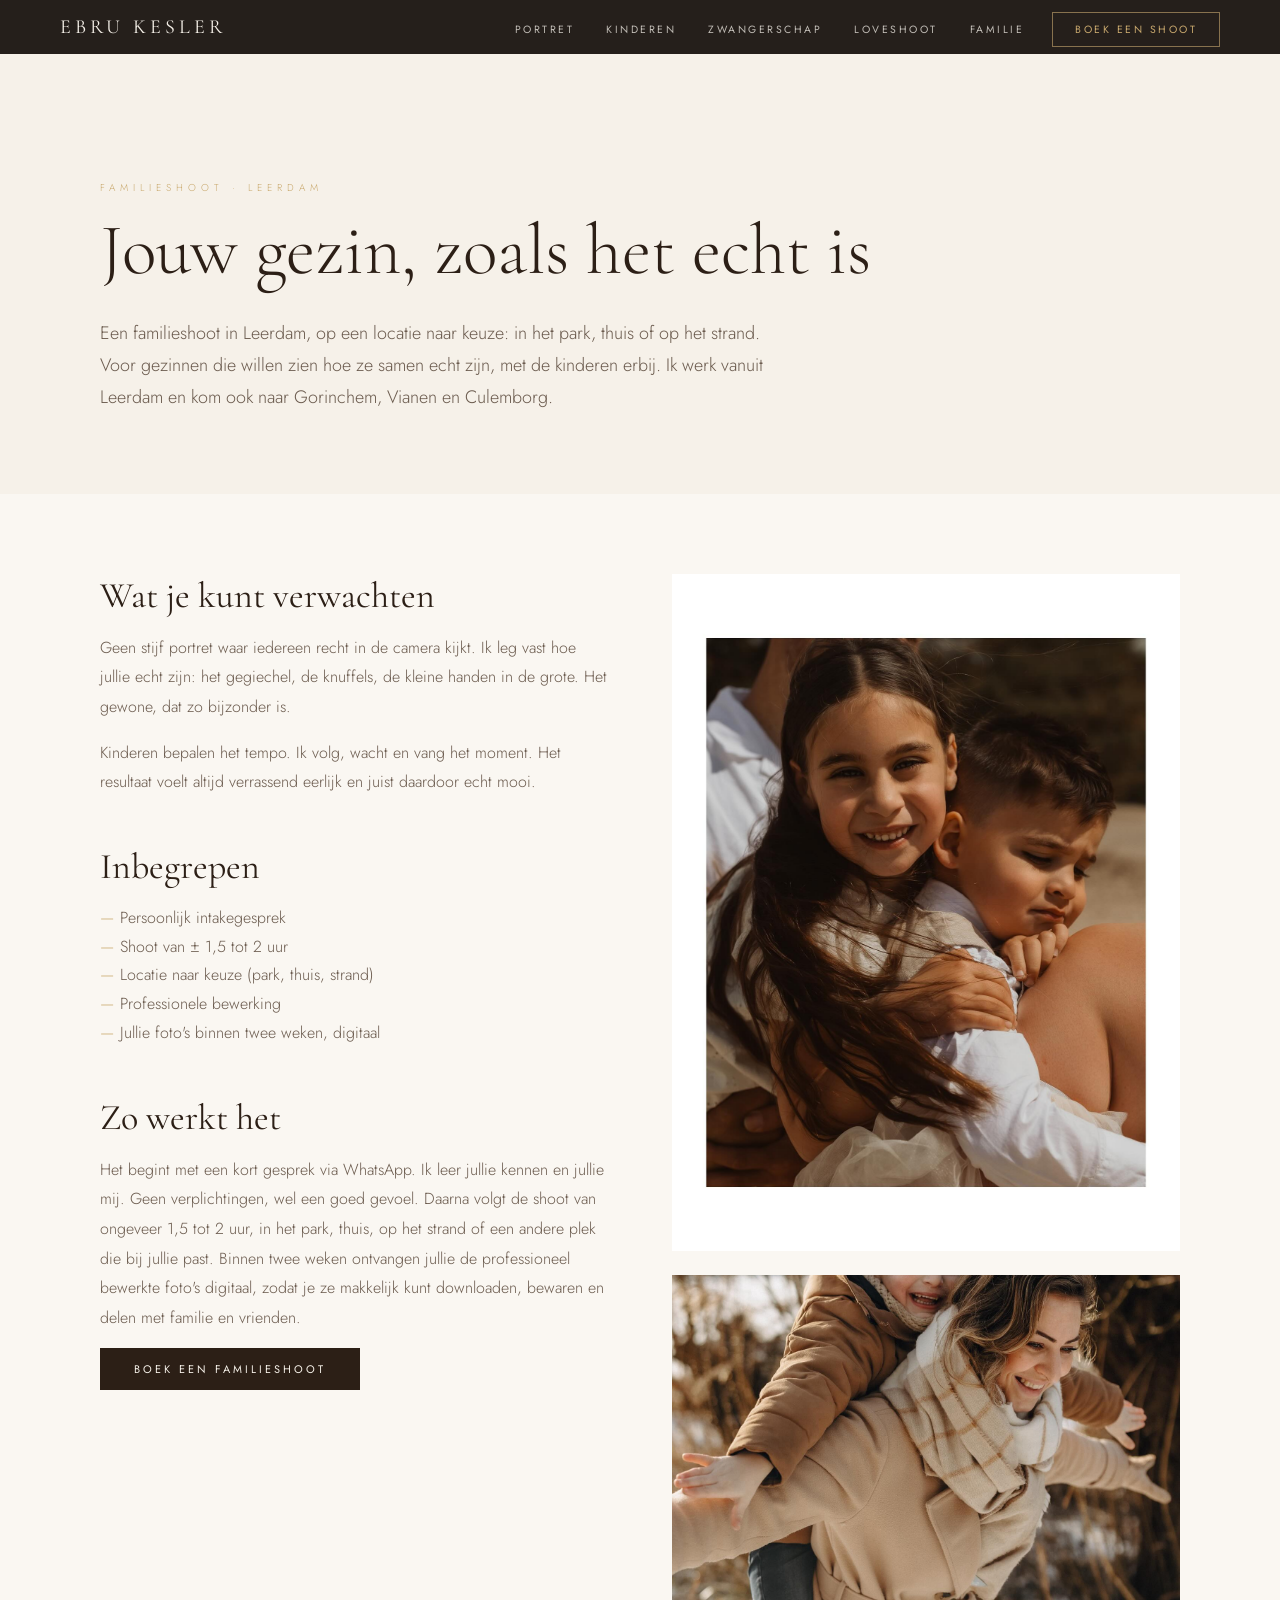
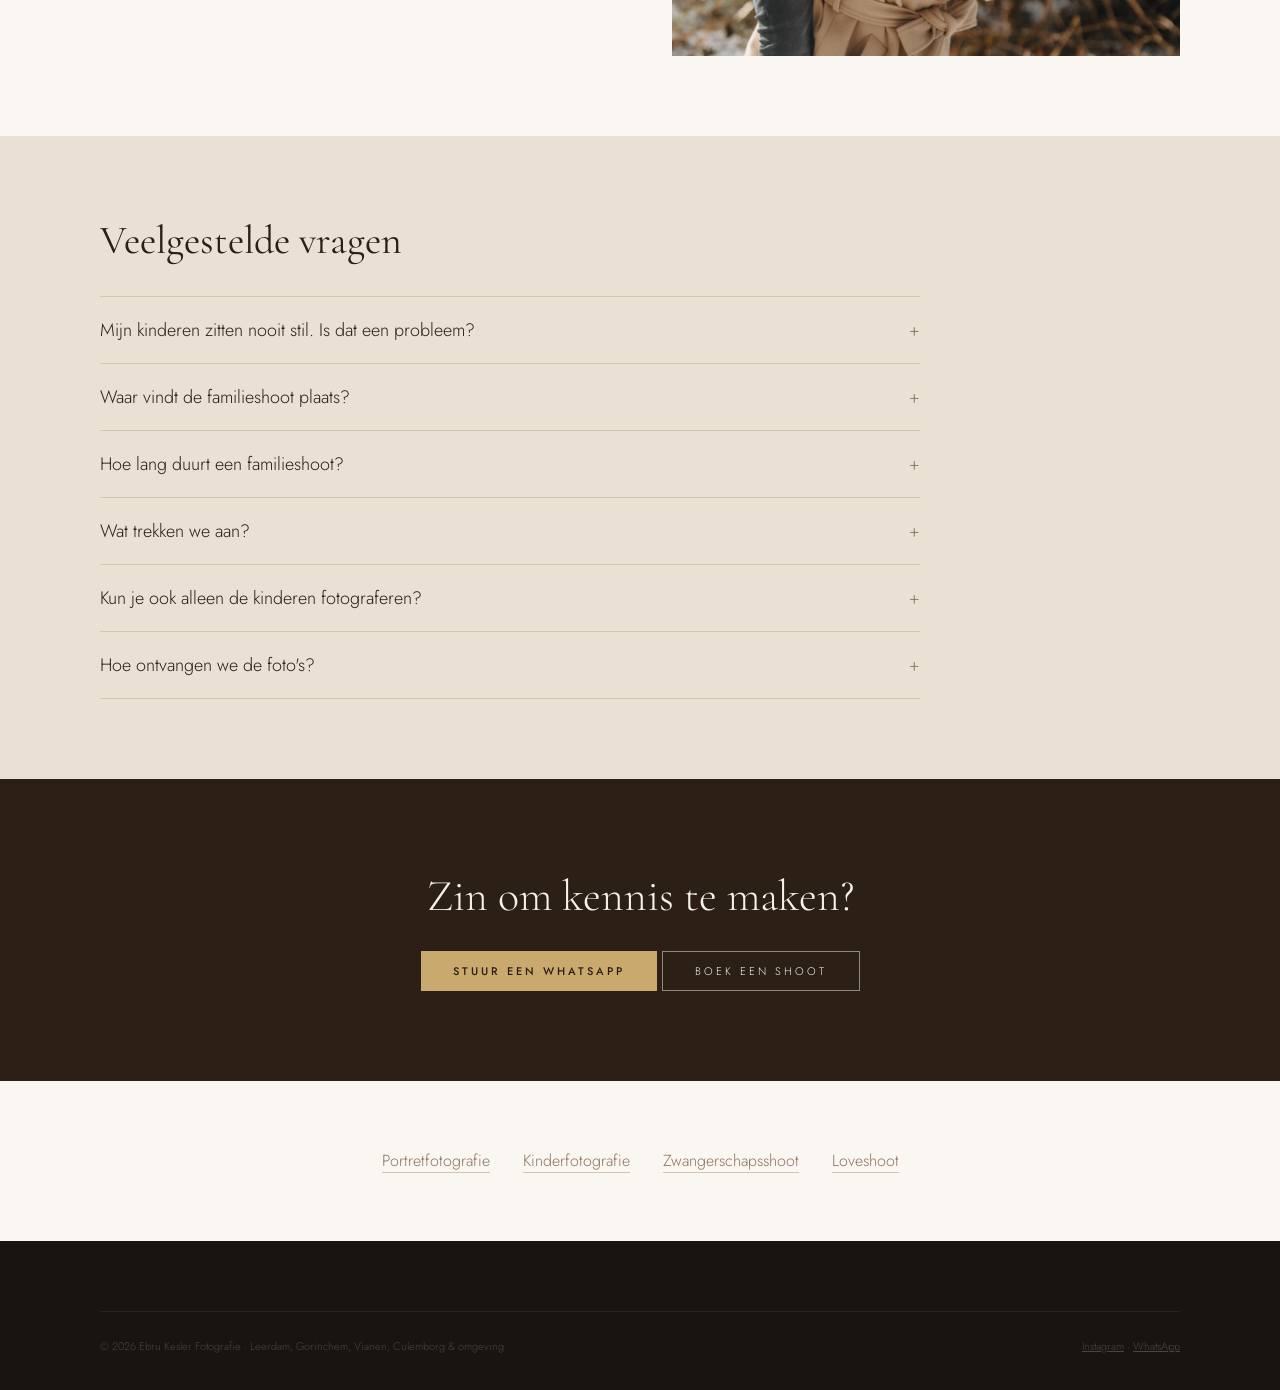
==== familieshoot/index.html @ 964f7869 "AI-vindbaarheid: dienstpagina's, metadata, schema, sitemap en lichtere foto's - Vijf dienstpagina's " ====
<!DOCTYPE html>
<html lang="nl">
<head>
<meta charset="UTF-8">
<meta name="viewport" content="width=device-width, initial-scale=1.0">
<title>Familieshoot in Leerdam | Ebru Kesler Fotografie</title>
<meta name="description" content="Familieshoot in Leerdam: in het park, thuis of op het strand. Geen stijf portret, maar jouw gezin zoals het echt is. Foto&#x27;s binnen twee weken.">
<link rel="canonical" href="https://ebrukeslerfotografie.nl/familieshoot/">
<link rel="icon" type="image/x-icon" href="/favicon.ico">
<meta property="og:type" content="website">
<meta property="og:locale" content="nl_NL">
<meta property="og:site_name" content="Ebru Kesler Fotografie">
<meta property="og:title" content="Familieshoot in Leerdam | Ebru Kesler Fotografie">
<meta property="og:description" content="Familieshoot in Leerdam: in het park, thuis of op het strand. Geen stijf portret, maar jouw gezin zoals het echt is. Foto&#x27;s binnen twee weken.">
<meta property="og:url" content="https://ebrukeslerfotografie.nl/familieshoot/">
<meta property="og:image" content="https://ebrukeslerfotografie.nl/FOTO_FAMILY.jpg">
<link rel="preconnect" href="https://fonts.googleapis.com">
<link href="https://fonts.googleapis.com/css2?family=Cormorant+Garamond:ital,wght@0,300;0,400;1,300;1,400;1,500&family=Jost:wght@300;400;500&display=swap" rel="stylesheet">
<link rel="stylesheet" href="/style.css">
<script type="application/ld+json">
[
 {
  "@context": "https://schema.org",
  "@type": "Service",
  "name": "Familieshoot in Leerdam",
  "serviceType": "Familieshoot",
  "url": "https://ebrukeslerfotografie.nl/familieshoot/",
  "description": "Familieshoot in Leerdam: in het park, thuis of op het strand. Geen stijf portret, maar jouw gezin zoals het echt is. Foto's binnen twee weken.",
  "provider": {
   "@id": "https://ebrukeslerfotografie.nl/#bedrijf",
   "@type": "ProfessionalService",
   "name": "Ebru Kesler Fotografie"
  },
  "areaServed": [
   {
    "@type": "City",
    "name": "Leerdam"
   },
   {
    "@type": "City",
    "name": "Gorinchem"
   },
   {
    "@type": "City",
    "name": "Vianen"
   },
   {
    "@type": "City",
    "name": "Culemborg"
   }
  ]
 },
 {
  "@context": "https://schema.org",
  "@type": "FAQPage",
  "mainEntity": [
   {
    "@type": "Question",
    "name": "Mijn kinderen zitten nooit stil. Is dat een probleem?",
    "acceptedAnswer": {
     "@type": "Answer",
     "text": "Nee. Kinderen bepalen het tempo. Ik volg, wacht en vang het moment, en juist daardoor worden de foto's echt."
    }
   },
   {
    "@type": "Question",
    "name": "Waar vindt de familieshoot plaats?",
    "acceptedAnswer": {
     "@type": "Answer",
     "text": "Op een locatie naar keuze: in het park, bij jullie thuis of op het strand. Ik werk vanuit Leerdam en reis graag mee voor bijzondere locaties."
    }
   },
   {
    "@type": "Question",
    "name": "Hoe lang duurt een familieshoot?",
    "acceptedAnswer": {
     "@type": "Answer",
     "text": "Ongeveer 1,5 tot 2 uur. Zo is er ruimte voor pauzes en voor de momenten die vanzelf ontstaan."
    }
   },
   {
    "@type": "Question",
    "name": "Wat trekken we aan?",
    "acceptedAnswer": {
     "@type": "Answer",
     "text": "Daar denken we samen over na tijdens de kennismaking. Elke shoot begint met een echt gesprek over jullie en jullie wensen."
    }
   },
   {
    "@type": "Question",
    "name": "Kun je ook alleen de kinderen fotograferen?",
    "acceptedAnswer": {
     "@type": "Answer",
     "text": "Ja, dat kan. Kijk dan bij kinderfotografie: tijdloze portretten van kinderen, puur en persoonlijk."
    }
   },
   {
    "@type": "Question",
    "name": "Hoe ontvangen we de foto's?",
    "acceptedAnswer": {
     "@type": "Answer",
     "text": "Binnen twee weken na de shoot ontvangen jullie de professioneel bewerkte foto's digitaal. Je kunt ze eenvoudig downloaden, bewaren en delen."
    }
   }
  ]
 }
]
</script>
</head>
<body class="js-loaded">
<nav id="nav" class="scrolled">
  <a href="/" class="nav-logo">Ebru Kesler</a>
  <ul class="nav-links">
    <li><a href="/portret/">Portret</a></li>
    <li><a href="/kinderfotografie/">Kinderen</a></li>
    <li><a href="/zwangerschapsshoot/">Zwangerschap</a></li>
    <li><a href="/loveshoot/">Loveshoot</a></li>
    <li><a href="/familieshoot/">Familie</a></li>
    <li><a href="/#contact" class="nav-cta">Boek een shoot</a></li>
  </ul>
  <div class="hamburger" id="hamburger"><span></span><span></span><span></span></div>
</nav>
<div class="mobile-menu" id="mobileMenu">
  <a href="/portret/" class="mm-link">Portret</a>
  <a href="/kinderfotografie/" class="mm-link">Kinderen</a>
  <a href="/zwangerschapsshoot/" class="mm-link">Zwangerschap</a>
  <a href="/loveshoot/" class="mm-link">Loveshoot</a>
  <a href="/familieshoot/" class="mm-link">Familie</a>
  <a href="/#contact" class="mm-link">Boek een shoot</a>
</div>
<header class="page-hero">
  <div class="container">
    <span class="lbl">Familieshoot · Leerdam</span>
    <h1>Jouw gezin, zoals het echt is</h1>
    <p class="page-intro">Een familieshoot in Leerdam, op een locatie naar keuze: in het park, thuis of op het strand. Voor gezinnen die willen zien hoe ze samen echt zijn, met de kinderen erbij. Ik werk vanuit Leerdam en kom ook naar Gorinchem, Vianen en Culemborg.</p>
  </div>
</header>
<section class="page-body">
  <div class="container page-grid">
    <div>
<h2>Wat je kunt verwachten</h2>
<p>Geen stijf portret waar iedereen recht in de camera kijkt. Ik leg vast hoe jullie echt zijn: het gegiechel, de knuffels, de kleine handen in de grote. Het gewone, dat zo bijzonder is.</p>
<p>Kinderen bepalen het tempo. Ik volg, wacht en vang het moment. Het resultaat voelt altijd verrassend eerlijk en juist daardoor echt mooi.</p>
<h2>Inbegrepen</h2>
<ul><li>Persoonlijk intakegesprek</li><li>Shoot van ± 1,5 tot 2 uur</li><li>Locatie naar keuze (park, thuis, strand)</li><li>Professionele bewerking</li><li>Jullie foto's binnen twee weken, digitaal</li></ul>
<h2>Zo werkt het</h2>
<p>Het begint met een kort gesprek via WhatsApp. Ik leer jullie kennen en jullie mij. Geen verplichtingen, wel een goed gevoel. Daarna volgt de shoot van ongeveer 1,5 tot 2 uur, in het park, thuis, op het strand of een andere plek die bij jullie past. Binnen twee weken ontvangen jullie de professioneel bewerkte foto's digitaal, zodat je ze makkelijk kunt downloaden, bewaren en delen met familie en vrienden.</p>
      <a href="/#contact" class="btn-d">Boek een familieshoot</a>
    </div>
    <div>
<img class="page-photo" src="/FOTO_FAMILY.jpg" alt="Familieshoot – Ebru Kesler Fotografie, Leerdam" loading="lazy">
<img class="page-photo-sub" src="/FOTO_FAMILY_5.jpg" alt="Familieshoot – Ebru Kesler Fotografie, Leerdam" loading="lazy">
    </div>
  </div>
</section>
<section class="faq">
  <div class="container">
    <h2>Veelgestelde vragen</h2>
<details><summary>Mijn kinderen zitten nooit stil. Is dat een probleem?</summary><p>Nee. Kinderen bepalen het tempo. Ik volg, wacht en vang het moment, en juist daardoor worden de foto's echt.</p></details>
<details><summary>Waar vindt de familieshoot plaats?</summary><p>Op een locatie naar keuze: in het park, bij jullie thuis of op het strand. Ik werk vanuit Leerdam en reis graag mee voor bijzondere locaties.</p></details>
<details><summary>Hoe lang duurt een familieshoot?</summary><p>Ongeveer 1,5 tot 2 uur. Zo is er ruimte voor pauzes en voor de momenten die vanzelf ontstaan.</p></details>
<details><summary>Wat trekken we aan?</summary><p>Daar denken we samen over na tijdens de kennismaking. Elke shoot begint met een echt gesprek over jullie en jullie wensen.</p></details>
<details><summary>Kun je ook alleen de kinderen fotograferen?</summary><p>Ja, dat kan. Kijk dan bij kinderfotografie: tijdloze portretten van kinderen, puur en persoonlijk.</p></details>
<details><summary>Hoe ontvangen we de foto's?</summary><p>Binnen twee weken na de shoot ontvangen jullie de professioneel bewerkte foto's digitaal. Je kunt ze eenvoudig downloaden, bewaren en delen.</p></details>
  </div>
</section>
<section class="page-cta">
  <div class="container">
    <h2>Zin om kennis te maken?</h2>
    <a href="https://wa.me/31683533723" class="btn-g">Stuur een WhatsApp</a>
    <a href="/#contact" class="btn-o">Boek een shoot</a>
  </div>
</section>
<section class="other-services">
  <div class="container"><a href="/portret/">Portretfotografie</a> <a href="/kinderfotografie/">Kinderfotografie</a> <a href="/zwangerschapsshoot/">Zwangerschapsshoot</a> <a href="/loveshoot/">Loveshoot</a></div>
</section>
<footer>
  <div class="container">
    <div class="footer-bottom">
      <span>© 2026 Ebru Kesler Fotografie · Leerdam, Gorinchem, Vianen, Culemborg &amp; omgeving</span>
      <span><a href="https://www.instagram.com/ebrukeslerfotografie/" style="color:inherit">Instagram</a> · <a href="https://wa.me/31683533723" style="color:inherit">WhatsApp</a></span>
    </div>
  </div>
</footer>
<script>
const h=document.getElementById('hamburger'),m=document.getElementById('mobileMenu');
h.addEventListener('click',()=>m.classList.toggle('open'));
</script>
</body>
</html>
---- style.css ----
:root {
  --cream:      #F6F1E9;
  --warm-white: #FAF7F2;
  --beige:      #EAE0D3;
  --sand:       #D4C4B0;
  --mocha:      #8C7260;
  --dark-brown: #2C1F16;
  --soft-black: #1A1410;
  --gold:       #C9A96E;
  --text:       #6B5B4E;
}
*{margin:0;padding:0;box-sizing:border-box;}
html{scroll-behavior:smooth;}
body{font-family:'Jost',sans-serif;background:var(--warm-white);color:var(--soft-black);font-weight:300;overflow-x:hidden;}

/* ─── PHOTO PLACEHOLDERS ─── */
.ph{position:relative;overflow:hidden;display:block;}
.ph::before{content:'';position:absolute;inset:0;z-index:1;}
.ph-hero{background:linear-gradient(135deg,#3d2b1f 0%,#7a5c48 35%,#c4a882 65%,#8c6a50 100%);}
.ph-hero::before{background:radial-gradient(ellipse at 40% 35%,rgba(255,235,210,.18) 0%,transparent 60%),radial-gradient(ellipse at 70% 70%,rgba(100,70,50,.3) 0%,transparent 55%);}
/* Simulated face/figure with CSS */
.ph-figure{position:absolute;z-index:2;}

.ph-portret-main{background:linear-gradient(160deg,#4a3628 0%,#8c6a50 40%,#c4a882 70%,#6b4f3a 100%);}
.ph-portret-main::before{background:radial-gradient(ellipse at 45% 30%,rgba(240,210,175,.22) 0%,transparent 50%);}
.ph-portret-accent{background:linear-gradient(200deg,#6b4f3a 0%,#b08060 50%,#d4b896 100%);}

.ph-zwanger{background:linear-gradient(145deg,#e8ddd0 0%,#c4a882 40%,#8c6a50 100%);}
.ph-zwanger::before{background:radial-gradient(ellipse at 50% 45%,rgba(255,245,235,.25) 0%,transparent 55%);}
.ph-love{background:linear-gradient(150deg,#5c3d2e 0%,#9e7a5c 45%,#d4b896 80%,#7a5840 100%);}
.ph-love::before{background:radial-gradient(ellipse at 35% 40%,rgba(255,230,200,.2) 0%,transparent 50%),radial-gradient(ellipse at 65% 55%,rgba(180,130,100,.25) 0%,transparent 45%);}
.ph-familie{background:linear-gradient(155deg,#3a2a1e 0%,#7a5c40 30%,#c0967a 60%,#e8d0b8 100%);}
.ph-familie::before{background:radial-gradient(ellipse at 30% 35%,rgba(255,235,210,.18) 0%,transparent 45%),radial-gradient(ellipse at 60% 50%,rgba(200,160,120,.2) 0%,transparent 40%),radial-gradient(ellipse at 75% 65%,rgba(230,200,170,.15) 0%,transparent 35%);}

.ph-p1{background:linear-gradient(170deg,#5a3e2c 0%,#a07856 45%,#d8bfa0 100%);}
.ph-p2{background:linear-gradient(140deg,#3e2c1e 0%,#7a5c3e 40%,#c4a078 75%,#8c6848 100%);}
.ph-p3{background:linear-gradient(155deg,#d4c4b0 0%,#a88060 40%,#6a4a32 100%);}
.ph-p4{background:linear-gradient(165deg,#5c4434 0%,#9c7a5c 50%,#c8a888 100%);}
.ph-p5{background:linear-gradient(145deg,#4a3628 0%,#8c6a50 45%,#d4b090 80%,#6b4f3a 100%);}
.ph-p6{background:linear-gradient(175deg,#e0d0be 0%,#b89070 40%,#5c4030 100%);}

/* grain overlay */
.ph::after{content:'';position:absolute;inset:0;z-index:3;opacity:.06;
  background-image:url("data:image/svg+xml,%3Csvg xmlns='http://www.w3.org/2000/svg' width='300' height='300'%3E%3Cfilter id='n'%3E%3CfeTurbulence type='fractalNoise' baseFrequency='0.9' numOctaves='4' stitchTiles='stitch'/%3E%3C/filter%3E%3Crect width='300' height='300' filter='url(%23n)' opacity='1'/%3E%3C/svg%3E");
  background-size:200px 200px;pointer-events:none;}

/* ─── NAV ─── */
nav{position:fixed;top:0;left:0;right:0;z-index:200;padding:26px 60px;display:flex;justify-content:space-between;align-items:center;background:linear-gradient(to bottom,rgba(26,20,16,.7) 0%,transparent 100%);transition:background .4s,padding .3s;}
nav.scrolled{background:rgba(26,20,16,.95);padding:15px 60px;}
.nav-logo{font-family:'Cormorant Garamond',serif;font-size:20px;font-weight:400;letter-spacing:4px;color:var(--cream);text-transform:uppercase;text-decoration:none;}
.nav-links{display:flex;gap:0;list-style:none;}
.nav-links a{font-size:10.5px;font-weight:400;letter-spacing:2.5px;text-transform:uppercase;color:rgba(246,241,233,.75);text-decoration:none;padding:8px 16px;transition:color .3s;position:relative;}
.nav-links a:hover{color:var(--gold);}
.nav-cta{margin-left:12px;border:1px solid rgba(201,169,110,.6);color:var(--gold)!important;padding:9px 22px!important;}
.nav-cta:hover{background:var(--gold);color:var(--dark-brown)!important;}

/* hamburger */
.hamburger{display:none;flex-direction:column;gap:5px;cursor:pointer;padding:4px;}
.hamburger span{width:24px;height:1px;background:var(--cream);display:block;transition:all .3s;}
.mobile-menu{display:none;position:fixed;inset:0;background:var(--soft-black);z-index:190;flex-direction:column;align-items:center;justify-content:center;gap:32px;}
.mobile-menu.open{display:flex;}
.mobile-menu a{font-family:'Cormorant Garamond',serif;font-size:32px;font-style:italic;color:var(--cream);text-decoration:none;letter-spacing:2px;}
.mobile-menu a:hover{color:var(--gold);}

/* ─── SHARED ─── */
.container{max-width:1200px;margin:0 auto;padding:0 60px;}
.lbl{font-size:10px;letter-spacing:5px;text-transform:uppercase;color:var(--gold);display:block;margin-bottom:14px;}
.ttl{font-family:'Cormorant Garamond',serif;font-size:clamp(36px,4.5vw,56px);font-weight:300;line-height:1.1;color:var(--dark-brown);}
.ttl em{font-style:italic;}
.ttl-light{color:var(--cream);}
.reveal{opacity:1;transform:translateY(0);transition:opacity .9s ease,transform .9s ease;}.js-loaded .reveal{opacity:0;transform:translateY(28px);}
.reveal.visible{opacity:1;transform:translateY(0);}
.btn-d{display:inline-block;padding:13px 34px;background:var(--dark-brown);color:var(--cream);font-size:11px;font-weight:400;letter-spacing:3px;text-transform:uppercase;text-decoration:none;transition:all .3s;}
.btn-d:hover{background:var(--mocha);transform:translateY(-2px);}
.btn-g{display:inline-block;padding:12px 32px;background:var(--gold);color:var(--dark-brown);font-size:11px;font-weight:500;letter-spacing:3px;text-transform:uppercase;text-decoration:none;transition:all .3s;}
.btn-g:hover{background:var(--cream);transform:translateY(-2px);}
.btn-o{display:inline-block;padding:11px 32px;border:1px solid rgba(246,241,233,.5);color:var(--cream);font-size:11px;font-weight:300;letter-spacing:3px;text-transform:uppercase;text-decoration:none;transition:all .3s;}
.btn-o:hover{border-color:var(--gold);color:var(--gold);transform:translateY(-2px);}
.btn-ghost{display:inline-block;padding:10px 22px;border:1px solid rgba(246,241,233,.4);color:var(--cream);font-size:10px;font-weight:400;letter-spacing:2.5px;text-transform:uppercase;text-decoration:none;transition:all .3s;width:fit-content;}
.btn-ghost:hover{background:var(--gold);border-color:var(--gold);color:var(--dark-brown);}

/* ─── HERO ─── */
.hero{position:relative;height:100vh;min-height:680px;display:flex;align-items:center;justify-content:center;overflow:hidden;}
.hero-bg.ph{position:absolute;inset:0;transform:scale(1.08);animation:zoom 14s ease-out forwards;}
@keyframes zoom{from{transform:scale(1.08);}to{transform:scale(1);}}
/* Illustrated figure hint */
.hero-person{position:absolute;z-index:2;bottom:0;left:50%;transform:translateX(-20%);width:340px;height:75%;background:radial-gradient(ellipse at 50% 25%,rgba(220,185,150,.15) 0%,transparent 45%);pointer-events:none;}
.hero-vignette{position:absolute;inset:0;z-index:4;background:radial-gradient(ellipse at center,transparent 30%,rgba(26,20,16,.55) 100%);}
.hero-content{position:relative;z-index:5;text-align:center;color:var(--cream);padding:0 24px;animation:up 1.2s ease .2s both;}
@keyframes up{from{opacity:0;transform:translateY(32px);}to{opacity:1;transform:translateY(0);}}
.hero-eyebrow{font-size:10px;letter-spacing:5px;text-transform:uppercase;color:var(--gold);margin-bottom:22px;opacity:0;animation:up 1s ease .8s both;}
.hero-title{font-family:'Cormorant Garamond',serif;font-size:clamp(58px,10vw,108px);font-weight:300;line-height:1.0;margin-bottom:20px;}
.hero-title em{font-style:italic;}
.hero-sub{font-family:'Cormorant Garamond',serif;font-size:clamp(17px,2.2vw,24px);font-style:italic;color:rgba(246,241,233,.75);margin-bottom:20px;opacity:0;animation:up 1s ease 1s both;}
.hero-tags{display:flex;gap:10px;justify-content:center;flex-wrap:wrap;margin-bottom:50px;opacity:0;animation:up 1s ease 1.2s both;}
.hero-tag{font-size:9.5px;letter-spacing:2.5px;text-transform:uppercase;color:rgba(201,169,110,.8);padding:5px 14px;border:1px solid rgba(201,169,110,.25);}
.hero-btns{display:flex;gap:16px;justify-content:center;flex-wrap:wrap;opacity:0;animation:up 1s ease 1.5s both;}
.scroll-indicator{position:absolute;bottom:36px;left:50%;transform:translateX(-50%);z-index:5;display:flex;flex-direction:column;align-items:center;gap:10px;color:rgba(246,241,233,.4);font-size:9px;letter-spacing:3px;text-transform:uppercase;opacity:0;animation:up 1s ease 2.2s both;}
.scroll-line{width:1px;height:46px;background:linear-gradient(to bottom,var(--gold),transparent);animation:pulse 2.4s ease infinite;}
@keyframes pulse{0%,100%{opacity:.3;}50%{opacity:1;}}

/* ─── PORTRET SPOTLIGHT ─── */
.portret{padding:130px 0;background:var(--warm-white);overflow:hidden;}
.portret-inner{display:grid;grid-template-columns:1fr 1fr;gap:90px;align-items:center;}
.portret-imgs{position:relative;height:580px;}
.portret-main.ph{position:absolute;top:0;left:0;width:72%;height:88%;}
.portret-accent.ph{position:absolute;bottom:0;right:0;width:50%;height:50%;outline:6px solid var(--warm-white);}
.portret-badge{position:absolute;top:50%;left:58%;transform:translate(-50%,-50%);width:108px;height:108px;background:var(--dark-brown);border-radius:50%;display:flex;flex-direction:column;align-items:center;justify-content:center;text-align:center;color:var(--gold);font-family:'Cormorant Garamond',serif;font-size:13px;font-style:italic;line-height:1.4;z-index:10;padding:10px;}
.portret-intro{font-family:'Cormorant Garamond',serif;font-size:21px;font-style:italic;color:var(--mocha);margin:24px 0 18px;line-height:1.6;padding-left:20px;border-left:2px solid var(--gold);}
.portret-body{font-size:14.5px;line-height:1.95;color:var(--text);margin-bottom:16px;}
.portret-list{list-style:none;margin:22px 0 34px;}
.portret-list li{font-size:13px;color:var(--text);padding:8px 0;border-bottom:1px solid var(--beige);display:flex;align-items:center;gap:14px;}
.portret-list li::before{content:'';width:20px;height:1px;background:var(--gold);flex-shrink:0;}

/* ─── DIENSTEN SECTIE HEADER ─── */
.services-intro{padding:60px 0 0;background:var(--warm-white);}
.services-intro-inner{text-align:center;max-width:600px;margin:0 auto;}

/* ─── DIENST: ZWANGERSCHAP ─── */
.dienst{padding:80px 0;}
.dienst:nth-child(even){background:var(--cream);}
.dienst:nth-child(odd){background:var(--warm-white);}
.dienst-inner{display:grid;grid-template-columns:1fr 1fr;gap:80px;align-items:center;}
.dienst-inner.reverse{direction:rtl;}
.dienst-inner.reverse > *{direction:ltr;}
.dienst-img-wrap{position:relative;padding-bottom:40px;padding-right:40px;}.dienst-inner.reverse .dienst-img-wrap{padding-right:0;padding-left:40px;}
.dienst-img.ph{width:100%;aspect-ratio:3/4;}
.dienst-img-sub.ph{position:absolute;bottom:-30px;right:-30px;width:45%;aspect-ratio:1/1;outline:6px solid var(--cream);}
.dienst-inner.reverse .dienst-img-sub{right:auto;left:-30px;}
.dienst-num{font-family:'Cormorant Garamond',serif;font-size:80px;font-style:italic;color:var(--beige);line-height:1;margin-bottom:-20px;display:block;}
.dienst-title{font-family:'Cormorant Garamond',serif;font-size:clamp(32px,4vw,48px);font-weight:300;color:var(--dark-brown);line-height:1.1;margin:10px 0 18px;}
.dienst-title em{font-style:italic;}
.dienst-desc{font-size:14.5px;line-height:1.95;color:var(--text);margin-bottom:18px;}
.dienst-includes{margin:22px 0 30px;}
.dienst-includes h4{font-size:10px;letter-spacing:3.5px;text-transform:uppercase;color:var(--gold);margin-bottom:14px;}
.dienst-includes ul{list-style:none;}
.dienst-includes li{font-size:13px;color:var(--text);padding:7px 0;border-bottom:1px solid var(--beige);display:flex;align-items:center;gap:12px;}
.dienst-includes li::before{content:'';width:16px;height:1px;background:var(--sand);flex-shrink:0;}

/* ─── PORTFOLIO ─── */
.portfolio{padding:120px 0;background:var(--dark-brown);}
.portfolio-header{display:flex;justify-content:space-between;align-items:flex-end;margin-bottom:50px;}
.portfolio-filters{display:flex;gap:8px;flex-wrap:wrap;margin-bottom:42px;}
.pf-btn{font-size:10px;letter-spacing:2.5px;text-transform:uppercase;padding:8px 20px;border:1px solid rgba(246,241,233,.2);color:rgba(246,241,233,.5);background:none;cursor:pointer;transition:all .3s;}
.pf-btn:hover,.pf-btn.active{border-color:var(--gold);color:var(--gold);}
.portfolio-grid{display:grid;grid-template-columns:repeat(3,1fr);gap:6px;margin-bottom:48px;}
.pg{overflow:hidden;cursor:pointer;position:relative;aspect-ratio:3/4;}
.pg.ph{display:block;}
.pg::before{transition:opacity .5s;}
.pg:hover::before{opacity:.7!important;}
.portfolio-footer{text-align:center;}
.btn-g-outline{display:inline-block;padding:13px 36px;border:1px solid var(--gold);color:var(--gold);font-size:11px;font-weight:400;letter-spacing:3px;text-transform:uppercase;text-decoration:none;transition:all .3s;}
.btn-g-outline:hover{background:var(--gold);color:var(--dark-brown);}

/* ─── OVER EBRU ─── */
.about{padding:130px 0;background:var(--cream);overflow:hidden;}
.about-inner{display:grid;grid-template-columns:1fr 1fr;gap:90px;align-items:center;}
.about-img-wrap{position:relative;}
.about-img.ph{width:100%;aspect-ratio:4/5;}
.about-frame{position:absolute;top:-18px;right:-18px;bottom:18px;left:18px;border:1px solid var(--sand);z-index:-1;}
.about-pull{font-family:'Cormorant Garamond',serif;font-size:clamp(20px,2.5vw,28px);font-style:italic;color:var(--dark-brown);margin:22px 0 18px;padding-left:22px;border-left:2px solid var(--gold);line-height:1.55;}
.about-body{font-size:14.5px;line-height:1.95;color:var(--text);margin-bottom:16px;}

/* ─── WAAROM ─── */
.why{padding:110px 0;background:var(--soft-black);}
.why-header{text-align:center;margin-bottom:80px;}
.why-grid{display:grid;grid-template-columns:repeat(4,1fr);gap:0;}
.why-item{padding:44px 32px;border-right:1px solid rgba(246,241,233,.07);text-align:center;}
.why-item:last-child{border:none;}
.why-num{font-family:'Cormorant Garamond',serif;font-size:68px;font-style:italic;color:var(--gold);opacity:.2;line-height:1;margin-bottom:16px;display:block;}
.why-title{font-family:'Cormorant Garamond',serif;font-size:21px;color:var(--cream);margin-bottom:11px;}
.why-text{font-size:13px;line-height:1.85;color:rgba(246,241,233,.45);}

/* ─── WERKWIJZE ─── */
.process{padding:120px 0;background:var(--cream);}
.process-header{text-align:center;margin-bottom:80px;}
.process-steps{display:grid;grid-template-columns:1fr 50px 1fr 50px 1fr;align-items:start;}
.process-step{text-align:center;padding:0 20px;}
.step-num{width:60px;height:60px;border:1px solid var(--sand);border-radius:50%;display:flex;align-items:center;justify-content:center;margin:0 auto 22px;font-family:'Cormorant Garamond',serif;font-size:24px;color:var(--mocha);}
.step-title{font-family:'Cormorant Garamond',serif;font-size:24px;color:var(--dark-brown);margin-bottom:12px;}
.step-text{font-size:13px;line-height:1.9;color:var(--text);}
.process-arrow{display:flex;align-items:center;justify-content:center;padding-top:28px;color:var(--sand);font-size:18px;}

/* ─── REVIEWS ─── */
.reviews{padding:110px 0;background:var(--warm-white);}
.reviews-header{text-align:center;margin-bottom:70px;}
.reviews-grid{display:grid;grid-template-columns:repeat(3,1fr);gap:28px;}
.review-card{background:var(--cream);padding:40px 36px;position:relative;}
.review-stars{color:var(--gold);font-size:14px;letter-spacing:3px;margin-bottom:18px;}
.review-text{font-family:'Cormorant Garamond',serif;font-size:18px;font-style:italic;line-height:1.65;color:var(--dark-brown);margin-bottom:22px;}
.review-author{font-size:12px;letter-spacing:2px;text-transform:uppercase;color:var(--mocha);}
.review-shoot{font-size:11px;color:var(--sand);margin-top:4px;}
.review-quote{position:absolute;top:28px;right:32px;font-family:'Cormorant Garamond',serif;font-size:60px;color:var(--beige);line-height:1;font-style:italic;}

/* ─── CTA ─── */
.cta{position:relative;padding:150px 0;text-align:center;overflow:hidden;}
.cta-bg.ph{position:absolute;inset:0;}
.cta-bg.ph-cta{background:linear-gradient(140deg,#3d2b1f 0%,#7a5c48 40%,#c4a882 70%,#5c4030 100%);}
.cta-bg.ph-cta::before{background:radial-gradient(ellipse at 50% 40%,rgba(255,235,210,.14) 0%,transparent 55%);}
.cta-overlay{position:absolute;inset:0;background:rgba(26,20,16,.45);z-index:1;}
.cta-content{position:relative;z-index:2;color:var(--cream);}
.cta-title{font-family:'Cormorant Garamond',serif;font-size:clamp(40px,6vw,72px);font-weight:300;font-style:italic;line-height:1.15;margin-bottom:14px;}
.cta-sub{font-size:14px;color:rgba(246,241,233,.6);margin-bottom:50px;letter-spacing:1px;}
.cta-btns{display:flex;gap:18px;justify-content:center;flex-wrap:wrap;}
.btn-wa{display:inline-flex;align-items:center;gap:10px;padding:14px 34px;background:#25D366;color:#fff;font-size:11px;font-weight:500;letter-spacing:2.5px;text-transform:uppercase;text-decoration:none;transition:all .3s;}
.btn-wa:hover{background:#1fb857;transform:translateY(-2px);}

/* ─── CONTACT ─── */
.contact{padding:120px 0;background:var(--warm-white);}
.contact-inner{display:grid;grid-template-columns:1fr 1fr;gap:80px;align-items:start;}
.contact-form{display:flex;flex-direction:column;gap:18px;}
.form-row{display:grid;grid-template-columns:1fr 1fr;gap:18px;}
.form-group{display:flex;flex-direction:column;gap:8px;}
.form-group label{font-size:10px;letter-spacing:3px;text-transform:uppercase;color:var(--mocha);}
.form-group input,.form-group select,.form-group textarea{background:var(--cream);border:none;border-bottom:1px solid var(--sand);padding:12px 0;font-family:'Jost',sans-serif;font-size:14px;font-weight:300;color:var(--dark-brown);outline:none;transition:border-color .3s;width:100%;}
.form-group input:focus,.form-group select:focus,.form-group textarea:focus{border-bottom-color:var(--gold);}
.form-group textarea{resize:none;height:100px;}
.form-group select{cursor:pointer;-webkit-appearance:none;appearance:none;background-image:url("data:image/svg+xml,%3Csvg xmlns='http://www.w3.org/2000/svg' width='12' height='8' viewBox='0 0 12 8'%3E%3Cpath d='M1 1l5 5 5-5' stroke='%238C7260' fill='none' stroke-width='1.5'/%3E%3C/svg%3E");background-repeat:no-repeat;background-position:right 4px center;padding-right:24px;}
.contact-info{padding-top:10px;}
.contact-info h3{font-family:'Cormorant Garamond',serif;font-size:36px;font-weight:300;font-style:italic;color:var(--dark-brown);margin-bottom:18px;line-height:1.2;}
.contact-info p{font-size:14.5px;line-height:1.9;color:var(--text);margin-bottom:36px;}
.contact-details{display:flex;flex-direction:column;gap:16px;}
.contact-detail{display:flex;align-items:center;gap:16px;font-size:13px;color:var(--text);}
.contact-detail svg{flex-shrink:0;color:var(--gold);}
.contact-social{display:flex;gap:14px;margin-top:32px;}
.social-link{width:42px;height:42px;border:1px solid var(--sand);display:flex;align-items:center;justify-content:center;color:var(--mocha);text-decoration:none;transition:all .3s;font-size:13px;}
.social-link:hover{border-color:var(--gold);color:var(--gold);}

/* ─── FOOTER ─── */
footer{background:var(--soft-black);padding:70px 0 36px;}
.footer-top{display:grid;grid-template-columns:2fr 1fr 1fr 1fr;gap:50px;margin-bottom:60px;}
.f-brand{font-family:'Cormorant Garamond',serif;font-size:26px;letter-spacing:3px;text-transform:uppercase;color:var(--cream);margin-bottom:14px;}
.f-tagline{font-size:13px;line-height:1.85;color:rgba(246,241,233,.35);max-width:260px;}
.f-col h4{font-size:9px;letter-spacing:3.5px;text-transform:uppercase;color:var(--gold);margin-bottom:20px;}
.f-col ul{list-style:none;}
.f-col li{margin-bottom:10px;}
.f-col a{font-size:13px;color:rgba(246,241,233,.4);text-decoration:none;transition:color .3s;}
.f-col a:hover{color:var(--gold);}
.footer-bottom{border-top:1px solid rgba(246,241,233,.07);padding-top:26px;display:flex;justify-content:space-between;font-size:11px;color:rgba(246,241,233,.22);}

/* ─── RESPONSIVE ─── */
@media(max-width:1024px){
  .container{padding:0 40px;}
  nav{padding:20px 40px;}
  nav.scrolled{padding:14px 40px;}
}
@media(max-width:860px){
  nav{padding:18px 24px;}
  nav.scrolled{padding:12px 24px;}
  .nav-links{display:none;}
  .hamburger{display:flex;}
  .container{padding:0 24px;}
  .portret-inner,.dienst-inner,.about-inner,.contact-inner{grid-template-columns:1fr;gap:44px;}
  .dienst-inner.reverse{direction:ltr;}
  .portret-imgs{height:360px;}
  .dienst-img-sub{display:none;}
  .about-frame{display:none;}
  .portfolio-grid{grid-template-columns:repeat(2,1fr);gap:4px;}
  .pg{aspect-ratio:1/1;}
  .why-grid{grid-template-columns:1fr 1fr;}
  .why-item{border-right:none;border-bottom:1px solid rgba(246,241,233,.07);}
  .why-item:nth-child(2n){border-right:none;}
  .reviews-grid{grid-template-columns:1fr;max-width:480px;margin:0 auto;}
  .process-steps{grid-template-columns:1fr;gap:40px;}
  .process-arrow{display:none;}
  .footer-top{grid-template-columns:1fr 1fr;gap:40px;}
  .footer-bottom{flex-direction:column;gap:8px;}
  .form-row{grid-template-columns:1fr;}
}
@media(max-width:560px){
  .hero-title{font-size:54px;}
  .why-grid{grid-template-columns:1fr;}
  .footer-top{grid-template-columns:1fr;}
  .portret-badge{width:88px;height:88px;font-size:11px;}
}

/* ─── DIENSTPAGINA'S EN LINKS ─── */
.btn-link{display:inline-block;margin-left:18px;font-size:13px;letter-spacing:.08em;color:var(--mocha);text-decoration:none;border-bottom:1px solid var(--sand);padding-bottom:2px;}
.btn-link:hover{color:var(--dark-brown);border-color:var(--dark-brown);}
.page-hero{padding:180px 0 80px;background:var(--cream);}
.page-hero .lbl{display:block;margin-bottom:18px;}
.page-hero h1{font-family:'Cormorant Garamond',serif;font-weight:300;font-size:clamp(40px,6vw,72px);line-height:1.05;color:var(--dark-brown);}
.page-hero h1 em{font-style:italic;color:var(--mocha);}
.page-intro{max-width:680px;margin-top:28px;font-size:18px;line-height:1.8;color:var(--text);}
.page-body{padding:80px 0;}
.page-grid{display:grid;grid-template-columns:1fr 1fr;gap:64px;align-items:start;}
.page-body h2{font-family:'Cormorant Garamond',serif;font-weight:400;font-size:36px;color:var(--dark-brown);margin:48px 0 16px;}
.page-body h2:first-child{margin-top:0;}
.page-body p{font-size:16px;line-height:1.85;color:var(--text);margin-bottom:16px;}
.page-body ul{list-style:none;margin-bottom:16px;}
.page-body li{font-size:16px;line-height:1.8;color:var(--text);padding-left:20px;position:relative;}
.page-body li::before{content:'—';position:absolute;left:0;color:var(--gold);}
.page-photo{width:100%;aspect-ratio:3/4;object-fit:cover;display:block;}
.page-photo-sub{width:100%;aspect-ratio:4/3;object-fit:cover;display:block;margin-top:24px;}
.faq{padding:80px 0;background:var(--beige);}
.faq h2{font-family:'Cormorant Garamond',serif;font-weight:400;font-size:40px;color:var(--dark-brown);margin-bottom:32px;}
.faq details{border-top:1px solid var(--sand);padding:20px 0;max-width:820px;}
.faq details:last-of-type{border-bottom:1px solid var(--sand);}
.faq summary{cursor:pointer;font-size:18px;color:var(--dark-brown);list-style:none;}
.faq summary::-webkit-details-marker{display:none;}
.faq summary::after{content:'+';float:right;color:var(--mocha);}
.faq details[open] summary::after{content:'–';}
.faq details p{margin-top:12px;font-size:16px;line-height:1.8;color:var(--text);}
.page-cta{padding:90px 0;text-align:center;background:var(--dark-brown);color:var(--cream);}
.page-cta h2{font-family:'Cormorant Garamond',serif;font-weight:300;font-size:44px;margin-bottom:28px;}
.other-services{padding:60px 0;text-align:center;}
.other-services a{display:inline-block;margin:8px 14px;color:var(--mocha);text-decoration:none;border-bottom:1px solid var(--sand);}
@media(max-width:860px){.page-grid{grid-template-columns:1fr;gap:40px;}.page-hero{padding:140px 0 60px;}.btn-link{margin:16px 0 0;display:block;}}
.nav-cta{white-space:nowrap;}
@media(max-width:1180px){.nav-links a{padding:8px 10px;letter-spacing:2px;}}
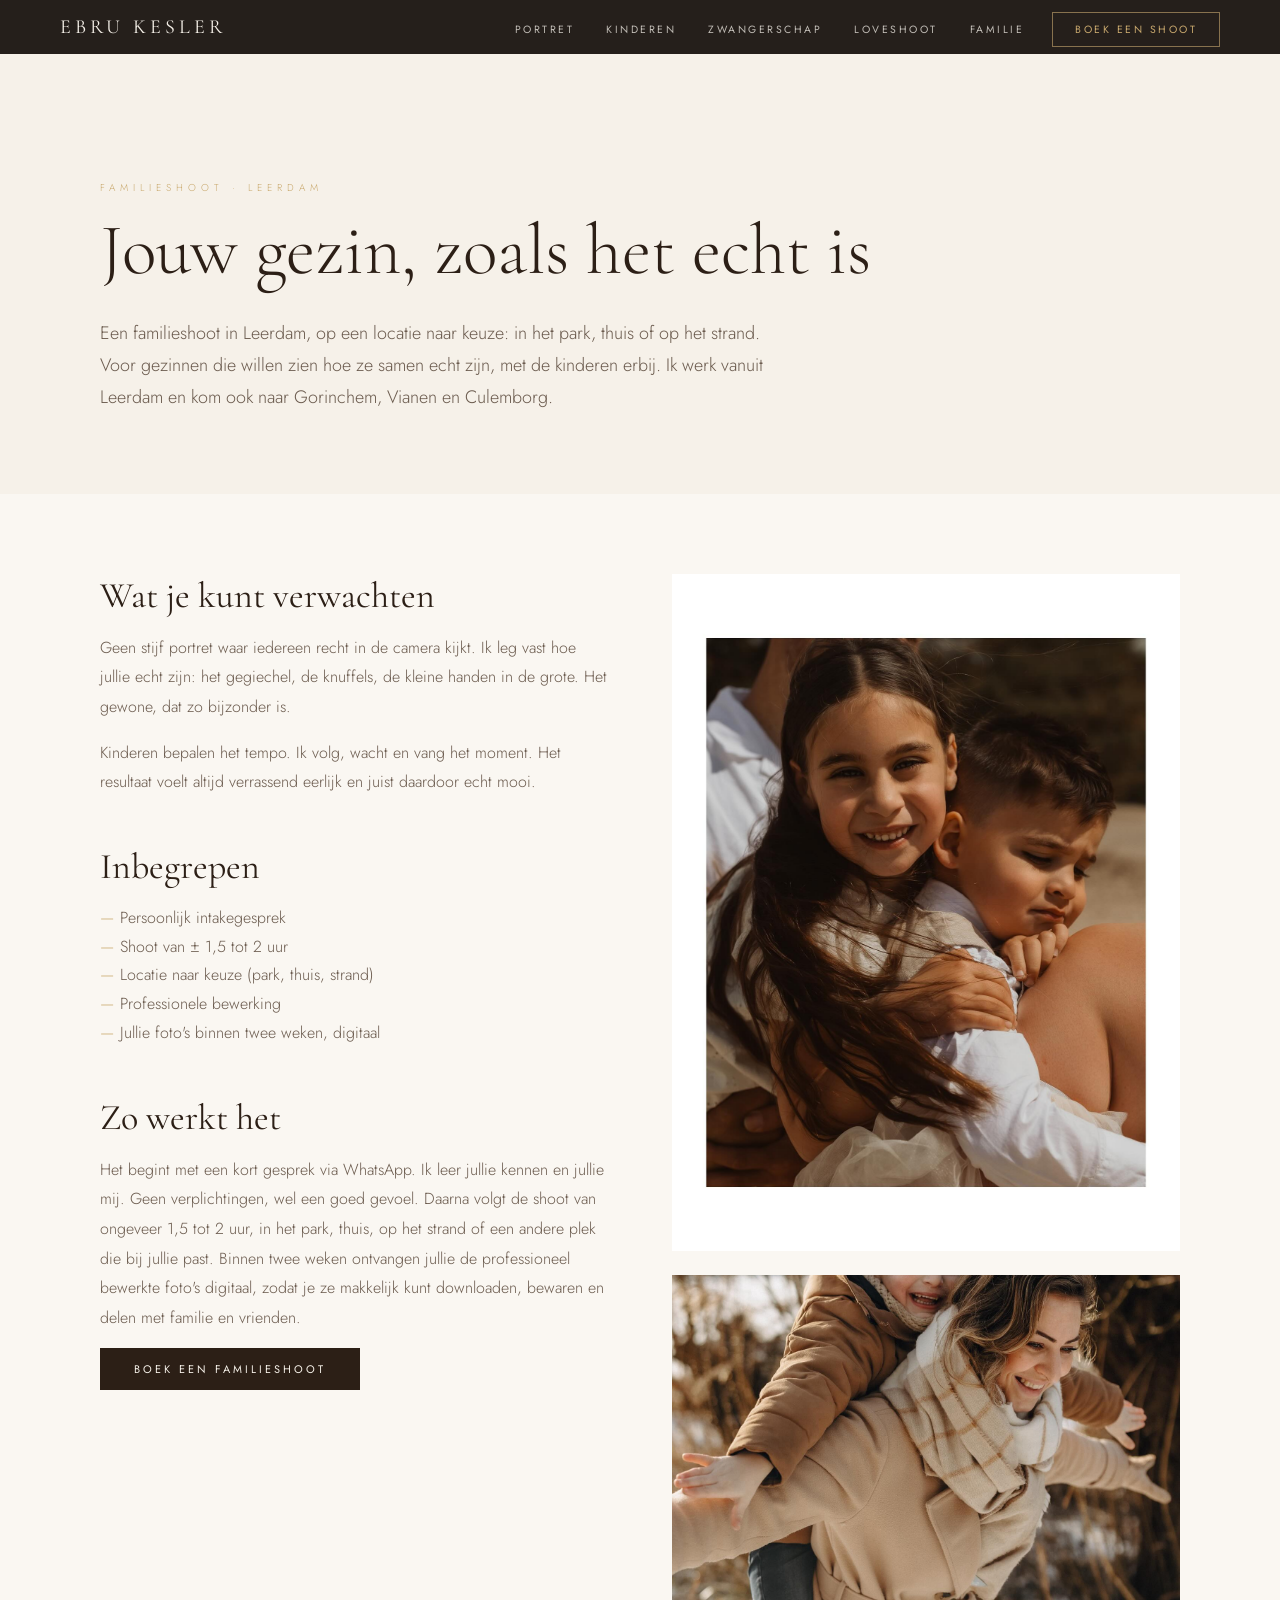
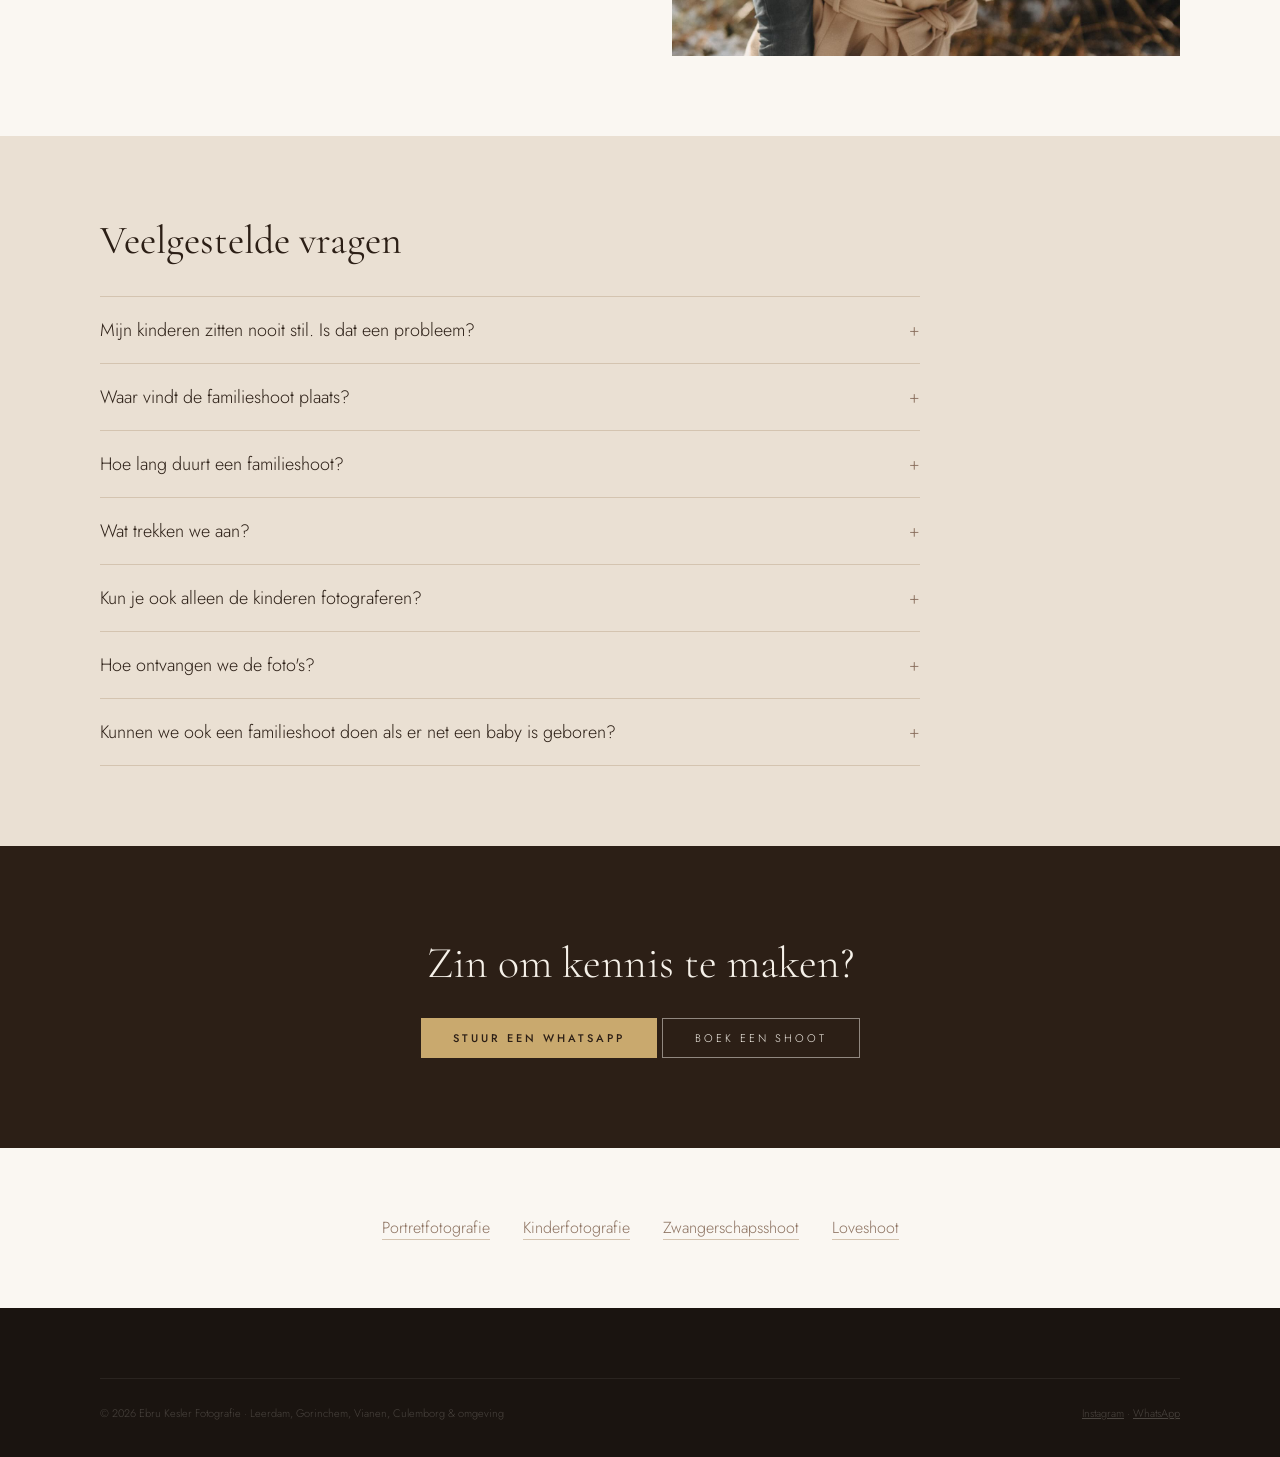
==== commit 8169114f: "Open punten van Ebru verwerkt: duur shoots, leeftijden, mini-shootdagen Co-Authored-By: Claude Opus " ====
--- a/familieshoot/index.html
+++ b/familieshoot/index.html
@@ -101,6 +101,14 @@
      "@type": "Answer",
      "text": "Binnen twee weken na de shoot ontvangen jullie de professioneel bewerkte foto's digitaal. Je kunt ze eenvoudig downloaden, bewaren en delen."
     }
+   },
+   {
+    "@type": "Question",
+    "name": "Kunnen we ook een familieshoot doen als er net een baby is geboren?",
+    "acceptedAnswer": {
+     "@type": "Answer",
+     "text": "Ja, dat kan. Newbornshoots doe ik niet, maar een familieshoot met jullie kleintje erbij juist wel. Zo leg ik vast hoe jullie gezin er nu uitziet."
+    }
    }
   ]
  }
@@ -162,6 +170,7 @@
 <details><summary>Wat trekken we aan?</summary><p>Daar denken we samen over na tijdens de kennismaking. Elke shoot begint met een echt gesprek over jullie en jullie wensen.</p></details>
 <details><summary>Kun je ook alleen de kinderen fotograferen?</summary><p>Ja, dat kan. Kijk dan bij kinderfotografie: tijdloze portretten van kinderen, puur en persoonlijk.</p></details>
 <details><summary>Hoe ontvangen we de foto's?</summary><p>Binnen twee weken na de shoot ontvangen jullie de professioneel bewerkte foto's digitaal. Je kunt ze eenvoudig downloaden, bewaren en delen.</p></details>
+<details><summary>Kunnen we ook een familieshoot doen als er net een baby is geboren?</summary><p>Ja, dat kan. Newbornshoots doe ik niet, maar een familieshoot met jullie kleintje erbij juist wel. Zo leg ik vast hoe jullie gezin er nu uitziet.</p></details>
   </div>
 </section>
 <section class="page-cta">
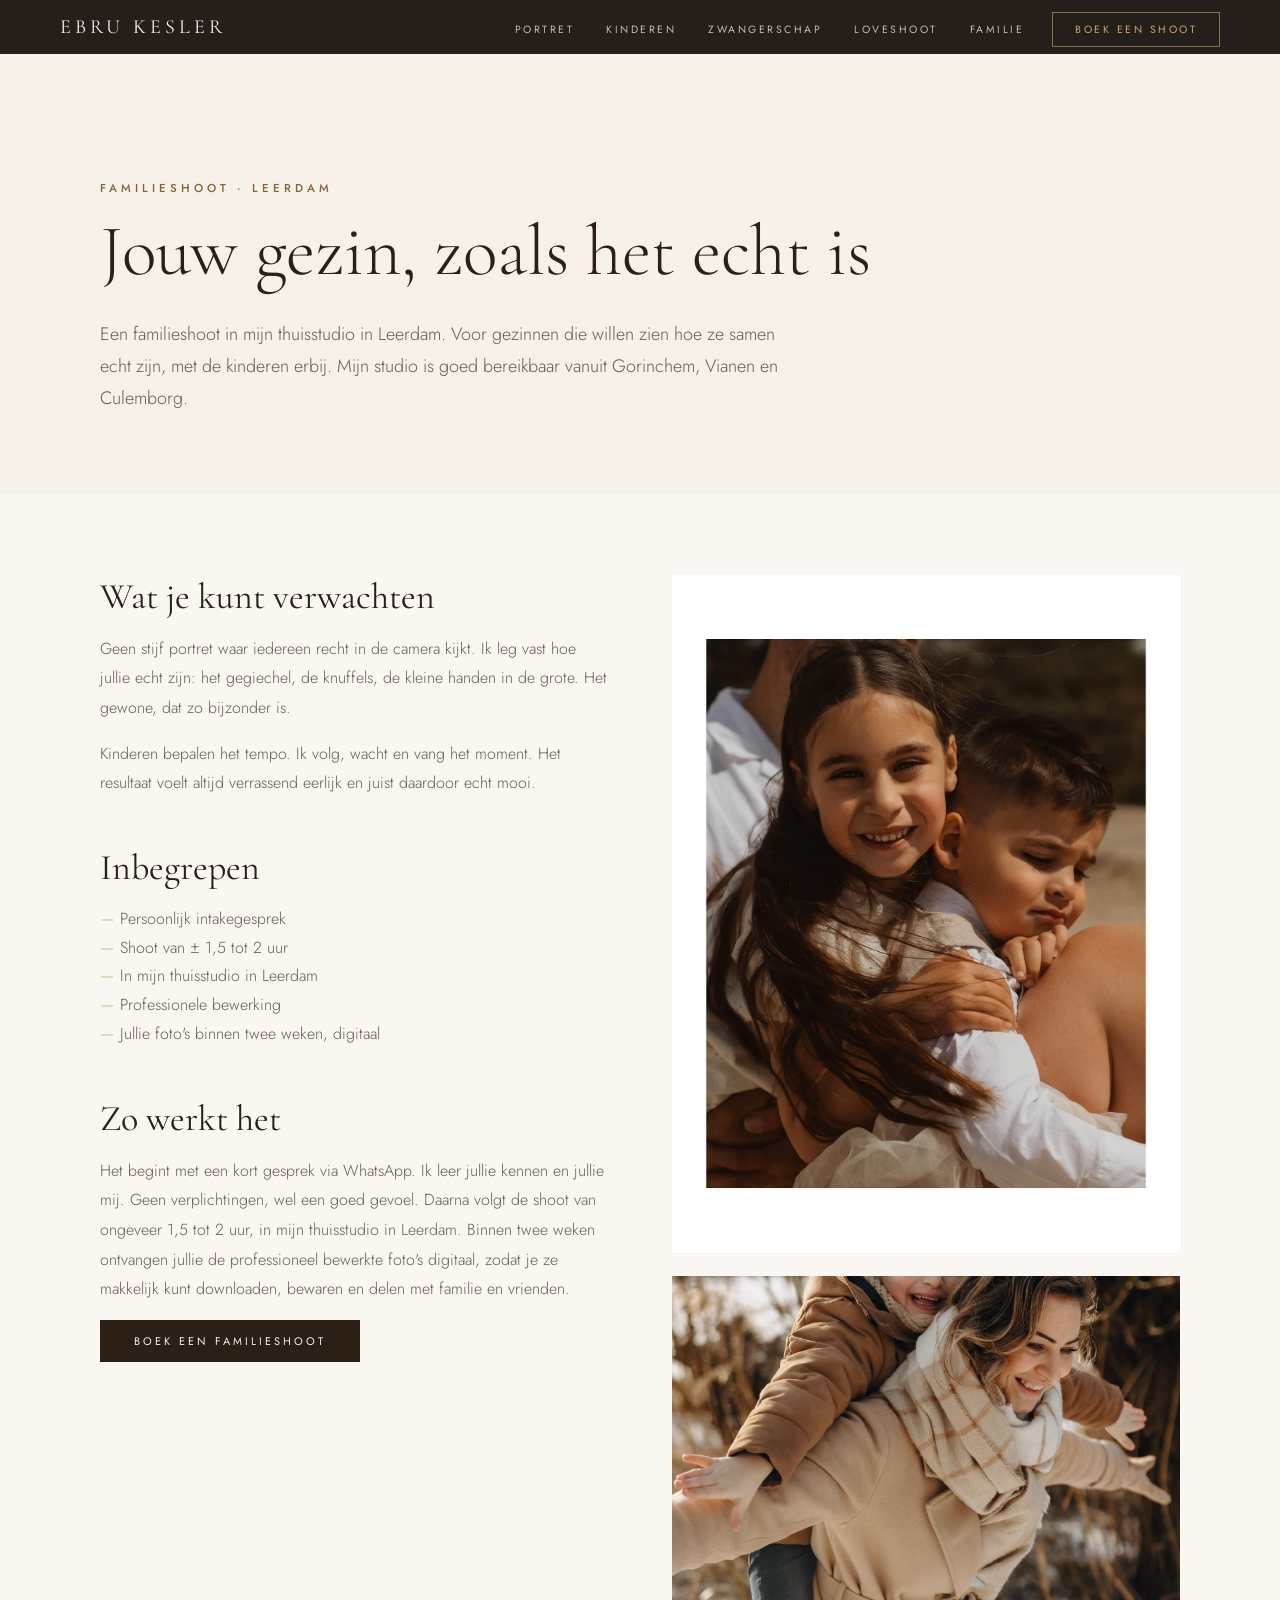
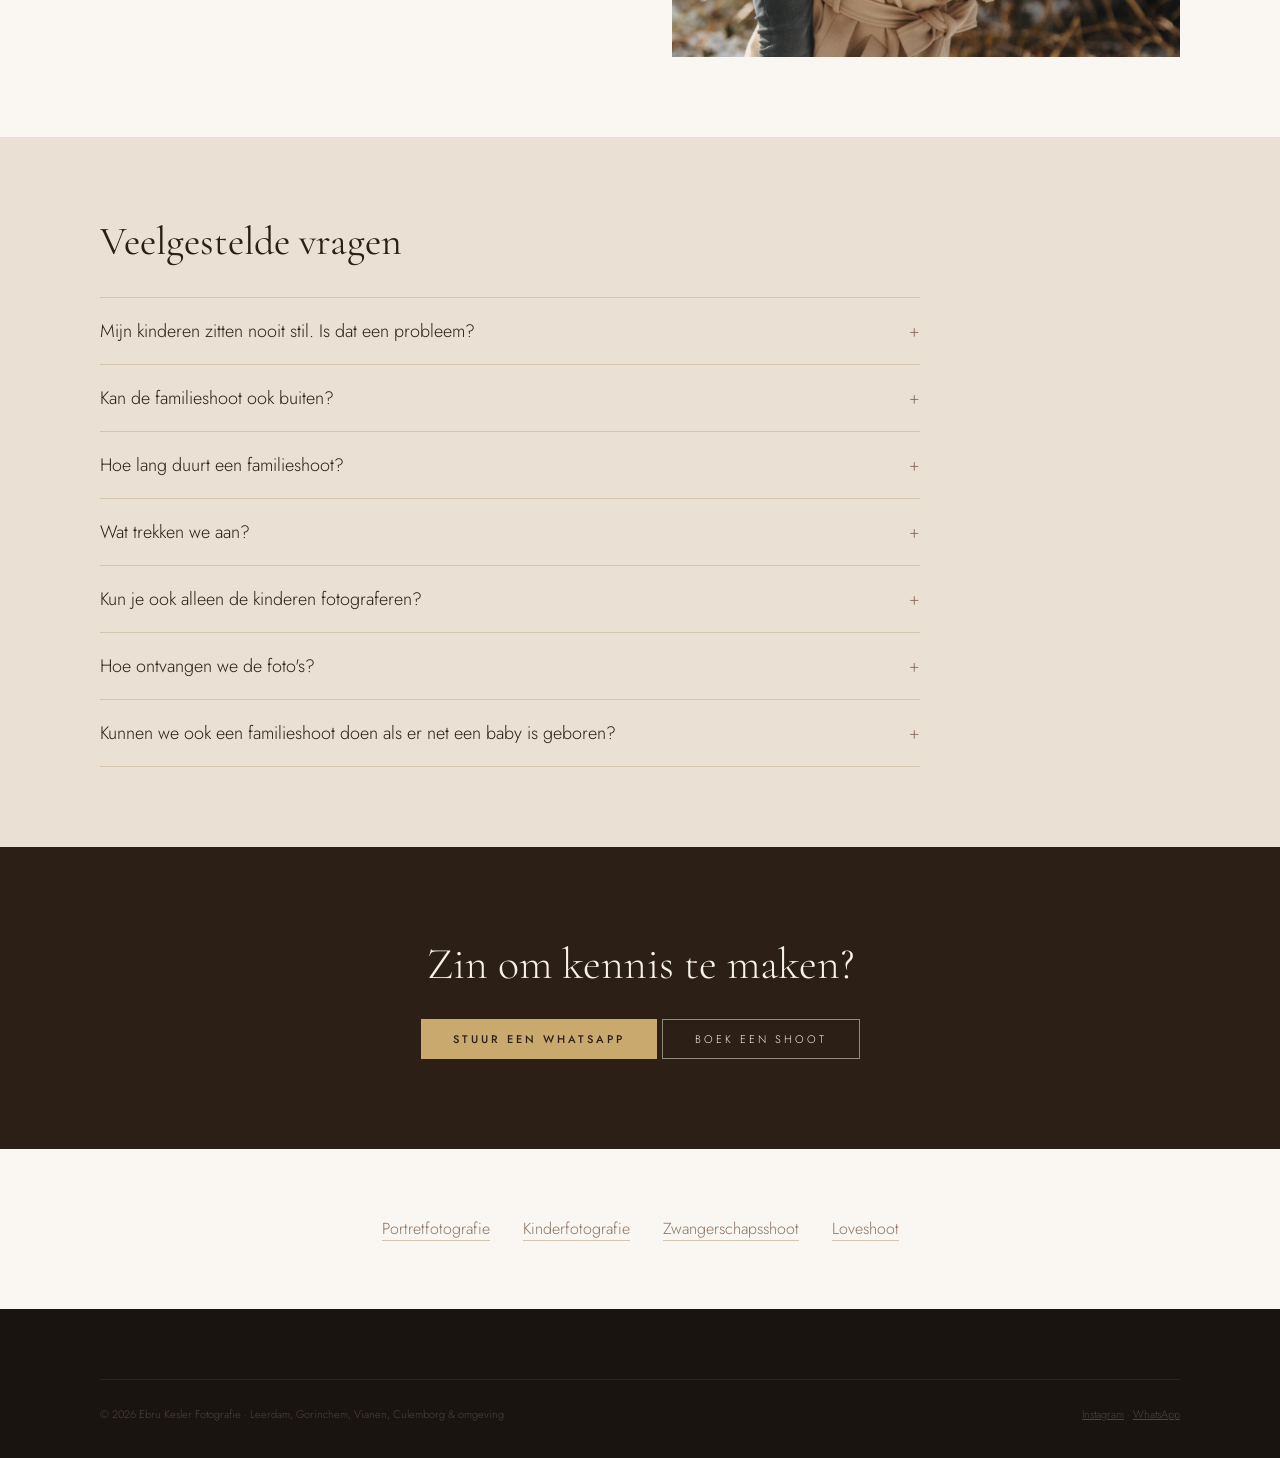
==== commit 9a7c8365: "Alle shoots in de thuisstudio in Leerdam; buiten alleen als optie in FAQ bij love- en familieshoot C" ====
--- a/familieshoot/index.html
+++ b/familieshoot/index.html
@@ -4,14 +4,14 @@
 <meta charset="UTF-8">
 <meta name="viewport" content="width=device-width, initial-scale=1.0">
 <title>Familieshoot in Leerdam | Ebru Kesler Fotografie</title>
-<meta name="description" content="Familieshoot in Leerdam: in het park, thuis of op het strand. Geen stijf portret, maar jouw gezin zoals het echt is. Foto&#x27;s binnen twee weken.">
+<meta name="description" content="Familieshoot in mijn thuisstudio in Leerdam. Geen stijf portret, maar jouw gezin zoals het echt is. Je bewerkte foto&#x27;s binnen twee weken, digitaal.">
 <link rel="canonical" href="https://ebrukeslerfotografie.nl/familieshoot/">
 <link rel="icon" type="image/x-icon" href="/favicon.ico">
 <meta property="og:type" content="website">
 <meta property="og:locale" content="nl_NL">
 <meta property="og:site_name" content="Ebru Kesler Fotografie">
 <meta property="og:title" content="Familieshoot in Leerdam | Ebru Kesler Fotografie">
-<meta property="og:description" content="Familieshoot in Leerdam: in het park, thuis of op het strand. Geen stijf portret, maar jouw gezin zoals het echt is. Foto&#x27;s binnen twee weken.">
+<meta property="og:description" content="Familieshoot in mijn thuisstudio in Leerdam. Geen stijf portret, maar jouw gezin zoals het echt is. Je bewerkte foto&#x27;s binnen twee weken, digitaal.">
 <meta property="og:url" content="https://ebrukeslerfotografie.nl/familieshoot/">
 <meta property="og:image" content="https://ebrukeslerfotografie.nl/FOTO_FAMILY.jpg">
 <link rel="preconnect" href="https://fonts.googleapis.com">
@@ -25,7 +25,7 @@
   "name": "Familieshoot in Leerdam",
   "serviceType": "Familieshoot",
   "url": "https://ebrukeslerfotografie.nl/familieshoot/",
-  "description": "Familieshoot in Leerdam: in het park, thuis of op het strand. Geen stijf portret, maar jouw gezin zoals het echt is. Foto's binnen twee weken.",
+  "description": "Familieshoot in mijn thuisstudio in Leerdam. Geen stijf portret, maar jouw gezin zoals het echt is. Je bewerkte foto's binnen twee weken, digitaal.",
   "provider": {
    "@id": "https://ebrukeslerfotografie.nl/#bedrijf",
    "@type": "ProfessionalService",
@@ -64,10 +64,10 @@
    },
    {
     "@type": "Question",
-    "name": "Waar vindt de familieshoot plaats?",
+    "name": "Kan de familieshoot ook buiten?",
     "acceptedAnswer": {
      "@type": "Answer",
-     "text": "Op een locatie naar keuze: in het park, bij jullie thuis of op het strand. Ik werk vanuit Leerdam en reis graag mee voor bijzondere locaties."
+     "text": "In principe is de familieshoot in mijn thuisstudio in Leerdam. Zit het weer mee, dan kan het eventueel ook buiten. Dat stemmen we samen af."
     }
    },
    {
@@ -140,7 +140,7 @@
   <div class="container">
     <span class="lbl">Familieshoot · Leerdam</span>
     <h1>Jouw gezin, zoals het echt is</h1>
-    <p class="page-intro">Een familieshoot in Leerdam, op een locatie naar keuze: in het park, thuis of op het strand. Voor gezinnen die willen zien hoe ze samen echt zijn, met de kinderen erbij. Ik werk vanuit Leerdam en kom ook naar Gorinchem, Vianen en Culemborg.</p>
+    <p class="page-intro">Een familieshoot in mijn thuisstudio in Leerdam. Voor gezinnen die willen zien hoe ze samen echt zijn, met de kinderen erbij. Mijn studio is goed bereikbaar vanuit Gorinchem, Vianen en Culemborg.</p>
   </div>
 </header>
 <section class="page-body">
@@ -150,9 +150,9 @@
 <p>Geen stijf portret waar iedereen recht in de camera kijkt. Ik leg vast hoe jullie echt zijn: het gegiechel, de knuffels, de kleine handen in de grote. Het gewone, dat zo bijzonder is.</p>
 <p>Kinderen bepalen het tempo. Ik volg, wacht en vang het moment. Het resultaat voelt altijd verrassend eerlijk en juist daardoor echt mooi.</p>
 <h2>Inbegrepen</h2>
-<ul><li>Persoonlijk intakegesprek</li><li>Shoot van ± 1,5 tot 2 uur</li><li>Locatie naar keuze (park, thuis, strand)</li><li>Professionele bewerking</li><li>Jullie foto's binnen twee weken, digitaal</li></ul>
+<ul><li>Persoonlijk intakegesprek</li><li>Shoot van ± 1,5 tot 2 uur</li><li>In mijn thuisstudio in Leerdam</li><li>Professionele bewerking</li><li>Jullie foto's binnen twee weken, digitaal</li></ul>
 <h2>Zo werkt het</h2>
-<p>Het begint met een kort gesprek via WhatsApp. Ik leer jullie kennen en jullie mij. Geen verplichtingen, wel een goed gevoel. Daarna volgt de shoot van ongeveer 1,5 tot 2 uur, in het park, thuis, op het strand of een andere plek die bij jullie past. Binnen twee weken ontvangen jullie de professioneel bewerkte foto's digitaal, zodat je ze makkelijk kunt downloaden, bewaren en delen met familie en vrienden.</p>
+<p>Het begint met een kort gesprek via WhatsApp. Ik leer jullie kennen en jullie mij. Geen verplichtingen, wel een goed gevoel. Daarna volgt de shoot van ongeveer 1,5 tot 2 uur, in mijn thuisstudio in Leerdam. Binnen twee weken ontvangen jullie de professioneel bewerkte foto's digitaal, zodat je ze makkelijk kunt downloaden, bewaren en delen met familie en vrienden.</p>
       <a href="/#contact" class="btn-d">Boek een familieshoot</a>
     </div>
     <div>
@@ -165,7 +165,7 @@
   <div class="container">
     <h2>Veelgestelde vragen</h2>
 <details><summary>Mijn kinderen zitten nooit stil. Is dat een probleem?</summary><p>Nee. Kinderen bepalen het tempo. Ik volg, wacht en vang het moment, en juist daardoor worden de foto's echt.</p></details>
-<details><summary>Waar vindt de familieshoot plaats?</summary><p>Op een locatie naar keuze: in het park, bij jullie thuis of op het strand. Ik werk vanuit Leerdam en reis graag mee voor bijzondere locaties.</p></details>
+<details><summary>Kan de familieshoot ook buiten?</summary><p>In principe is de familieshoot in mijn thuisstudio in Leerdam. Zit het weer mee, dan kan het eventueel ook buiten. Dat stemmen we samen af.</p></details>
 <details><summary>Hoe lang duurt een familieshoot?</summary><p>Ongeveer 1,5 tot 2 uur. Zo is er ruimte voor pauzes en voor de momenten die vanzelf ontstaan.</p></details>
 <details><summary>Wat trekken we aan?</summary><p>Daar denken we samen over na tijdens de kennismaking. Elke shoot begint met een echt gesprek over jullie en jullie wensen.</p></details>
 <details><summary>Kun je ook alleen de kinderen fotograferen?</summary><p>Ja, dat kan. Kijk dan bij kinderfotografie: tijdloze portretten van kinderen, puur en persoonlijk.</p></details>
--- a/style.css
+++ b/style.css
@@ -64,7 +64,8 @@
 
 /* ─── SHARED ─── */
 .container{max-width:1200px;margin:0 auto;padding:0 60px;}
-.lbl{font-size:10px;letter-spacing:5px;text-transform:uppercase;color:var(--gold);display:block;margin-bottom:14px;}
+.lbl{font-size:11.5px;font-weight:500;letter-spacing:4px;text-transform:uppercase;color:#866434;display:block;margin-bottom:14px;}
+.portfolio .lbl,.why .lbl,.cta .lbl,footer .lbl{color:var(--gold);}
 .ttl{font-family:'Cormorant Garamond',serif;font-size:clamp(36px,4.5vw,56px);font-weight:300;line-height:1.1;color:var(--dark-brown);}
 .ttl em{font-style:italic;}
 .ttl-light{color:var(--cream);}
@@ -88,12 +89,17 @@
 .hero-vignette{position:absolute;inset:0;z-index:4;background:radial-gradient(ellipse at center,transparent 30%,rgba(26,20,16,.55) 100%);}
 .hero-content{position:relative;z-index:5;text-align:center;color:var(--cream);padding:0 24px;animation:up 1.2s ease .2s both;}
 @keyframes up{from{opacity:0;transform:translateY(32px);}to{opacity:1;transform:translateY(0);}}
-.hero-eyebrow{font-size:10px;letter-spacing:5px;text-transform:uppercase;color:var(--gold);margin-bottom:22px;opacity:0;animation:up 1s ease .8s both;}
+.hero-eyebrow{font-size:11.5px;text-shadow:0 1px 8px rgba(0,0,0,.6);letter-spacing:5px;text-transform:uppercase;color:var(--gold);margin-bottom:22px;opacity:0;animation:up 1s ease .8s both;}
 .hero-title{font-family:'Cormorant Garamond',serif;font-size:clamp(58px,10vw,108px);font-weight:300;line-height:1.0;margin-bottom:20px;}
 .hero-title em{font-style:italic;}
 .hero-sub{font-family:'Cormorant Garamond',serif;font-size:clamp(17px,2.2vw,24px);font-style:italic;color:rgba(246,241,233,.75);margin-bottom:20px;opacity:0;animation:up 1s ease 1s both;}
-.hero-tags{display:flex;gap:10px;justify-content:center;flex-wrap:wrap;margin-bottom:50px;opacity:0;animation:up 1s ease 1.2s both;}
-.hero-tag{font-size:9.5px;letter-spacing:2.5px;text-transform:uppercase;color:rgba(201,169,110,.8);padding:5px 14px;border:1px solid rgba(201,169,110,.25);}
+.hero-tags{display:flex;gap:0;justify-content:center;flex-wrap:wrap;align-items:center;margin-bottom:46px;opacity:0;animation:up 1s ease 1.2s both;}
+.hero-tag{font-size:12px;font-weight:400;letter-spacing:3px;text-transform:uppercase;color:var(--cream);text-decoration:none;text-shadow:0 1px 10px rgba(0,0,0,.65);padding:4px 2px;border-bottom:1px solid transparent;transition:border-color .3s,color .3s;}
+.hero-tag:hover{color:#fff;border-bottom-color:var(--gold);}
+.hero-tag{position:relative;}
+.hero-tag+.hero-tag{margin-left:30px;}
+.hero-tag+.hero-tag::before{content:"·";position:absolute;left:-19px;top:3px;color:var(--gold);letter-spacing:0;pointer-events:none;}
+@media(max-width:560px){.hero-tags{column-gap:22px;row-gap:6px;}.hero-tag{font-size:11px;letter-spacing:2px;}.hero-tag+.hero-tag{margin-left:0;}.hero-tag+.hero-tag::before{display:none;}}
 .hero-btns{display:flex;gap:16px;justify-content:center;flex-wrap:wrap;opacity:0;animation:up 1s ease 1.5s both;}
 .scroll-indicator{position:absolute;bottom:36px;left:50%;transform:translateX(-50%);z-index:5;display:flex;flex-direction:column;align-items:center;gap:10px;color:rgba(246,241,233,.4);font-size:9px;letter-spacing:3px;text-transform:uppercase;opacity:0;animation:up 1s ease 2.2s both;}
 .scroll-line{width:1px;height:46px;background:linear-gradient(to bottom,var(--gold),transparent);animation:pulse 2.4s ease infinite;}
@@ -132,7 +138,7 @@
 .dienst-title em{font-style:italic;}
 .dienst-desc{font-size:14.5px;line-height:1.95;color:var(--text);margin-bottom:18px;}
 .dienst-includes{margin:22px 0 30px;}
-.dienst-includes h4{font-size:10px;letter-spacing:3.5px;text-transform:uppercase;color:var(--gold);margin-bottom:14px;}
+.dienst-includes h4{font-size:11.5px;font-weight:500;letter-spacing:3.5px;text-transform:uppercase;color:#866434;margin-bottom:14px;}
 .dienst-includes ul{list-style:none;}
 .dienst-includes li{font-size:13px;color:var(--text);padding:7px 0;border-bottom:1px solid var(--beige);display:flex;align-items:center;gap:12px;}
 .dienst-includes li::before{content:'';width:16px;height:1px;background:var(--sand);flex-shrink:0;}
@@ -231,7 +237,7 @@
 .footer-top{display:grid;grid-template-columns:2fr 1fr 1fr 1fr;gap:50px;margin-bottom:60px;}
 .f-brand{font-family:'Cormorant Garamond',serif;font-size:26px;letter-spacing:3px;text-transform:uppercase;color:var(--cream);margin-bottom:14px;}
 .f-tagline{font-size:13px;line-height:1.85;color:rgba(246,241,233,.35);max-width:260px;}
-.f-col h4{font-size:9px;letter-spacing:3.5px;text-transform:uppercase;color:var(--gold);margin-bottom:20px;}
+.f-col h4{font-size:11px;letter-spacing:3.5px;text-transform:uppercase;color:var(--gold);margin-bottom:20px;}
 .f-col ul{list-style:none;}
 .f-col li{margin-bottom:10px;}
 .f-col a{font-size:13px;color:rgba(246,241,233,.4);text-decoration:none;transition:color .3s;}
@@ -308,3 +314,9 @@
 @media(max-width:860px){.page-grid{grid-template-columns:1fr;gap:40px;}.page-hero{padding:140px 0 60px;}.btn-link{margin:16px 0 0;display:block;}}
 .nav-cta{white-space:nowrap;}
 @media(max-width:1180px){.nav-links a{padding:8px 10px;letter-spacing:2px;}}
+.reviews-more{text-align:center;margin-top:44px;}
+.reviews-more a{font-size:13px;letter-spacing:.08em;color:#866434;text-decoration:none;border-bottom:1px solid var(--sand);padding-bottom:2px;}
+.reviews-more a:hover{color:var(--dark-brown);border-color:var(--dark-brown);}
+.reviews-grid{display:flex;flex-wrap:wrap;justify-content:center;}
+.reviews-grid .review-card{flex:0 1 calc((100% - 56px) / 3);}
+@media(max-width:860px){.reviews-grid .review-card{flex-basis:100%;}}
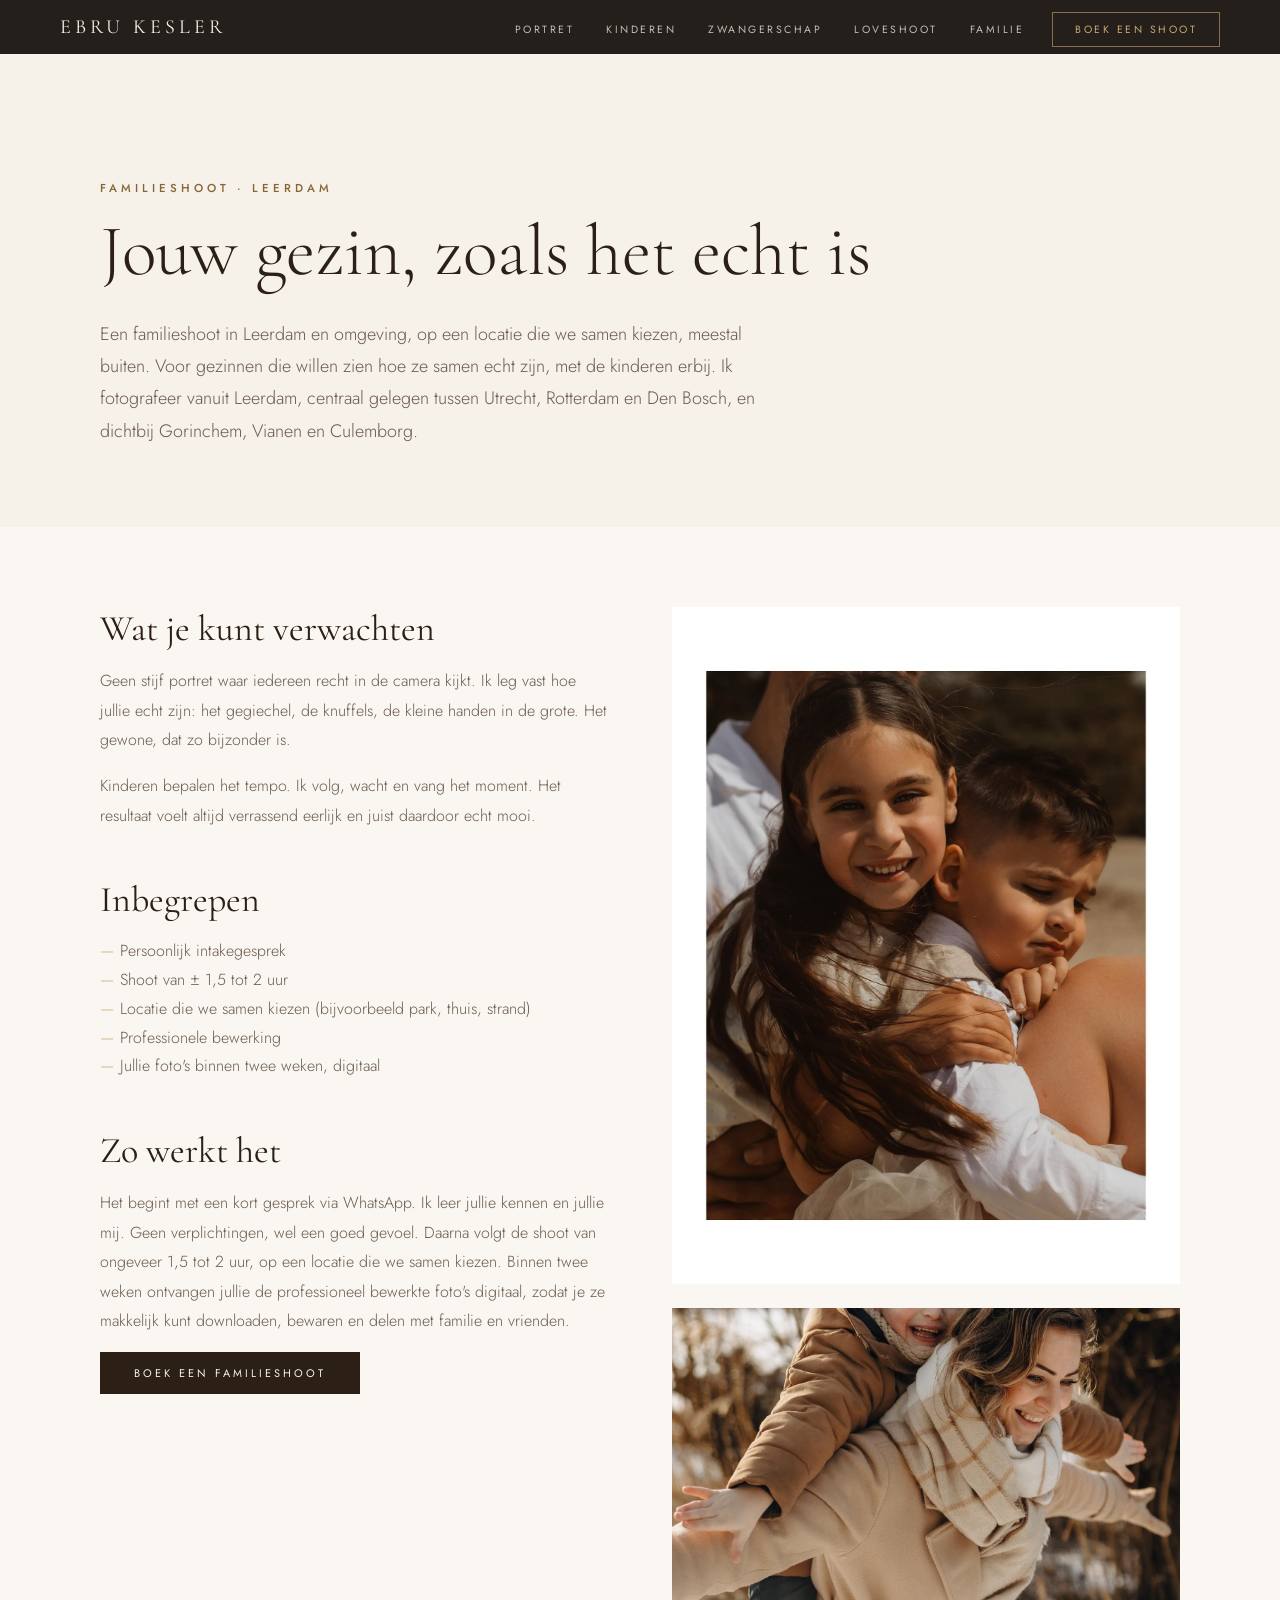
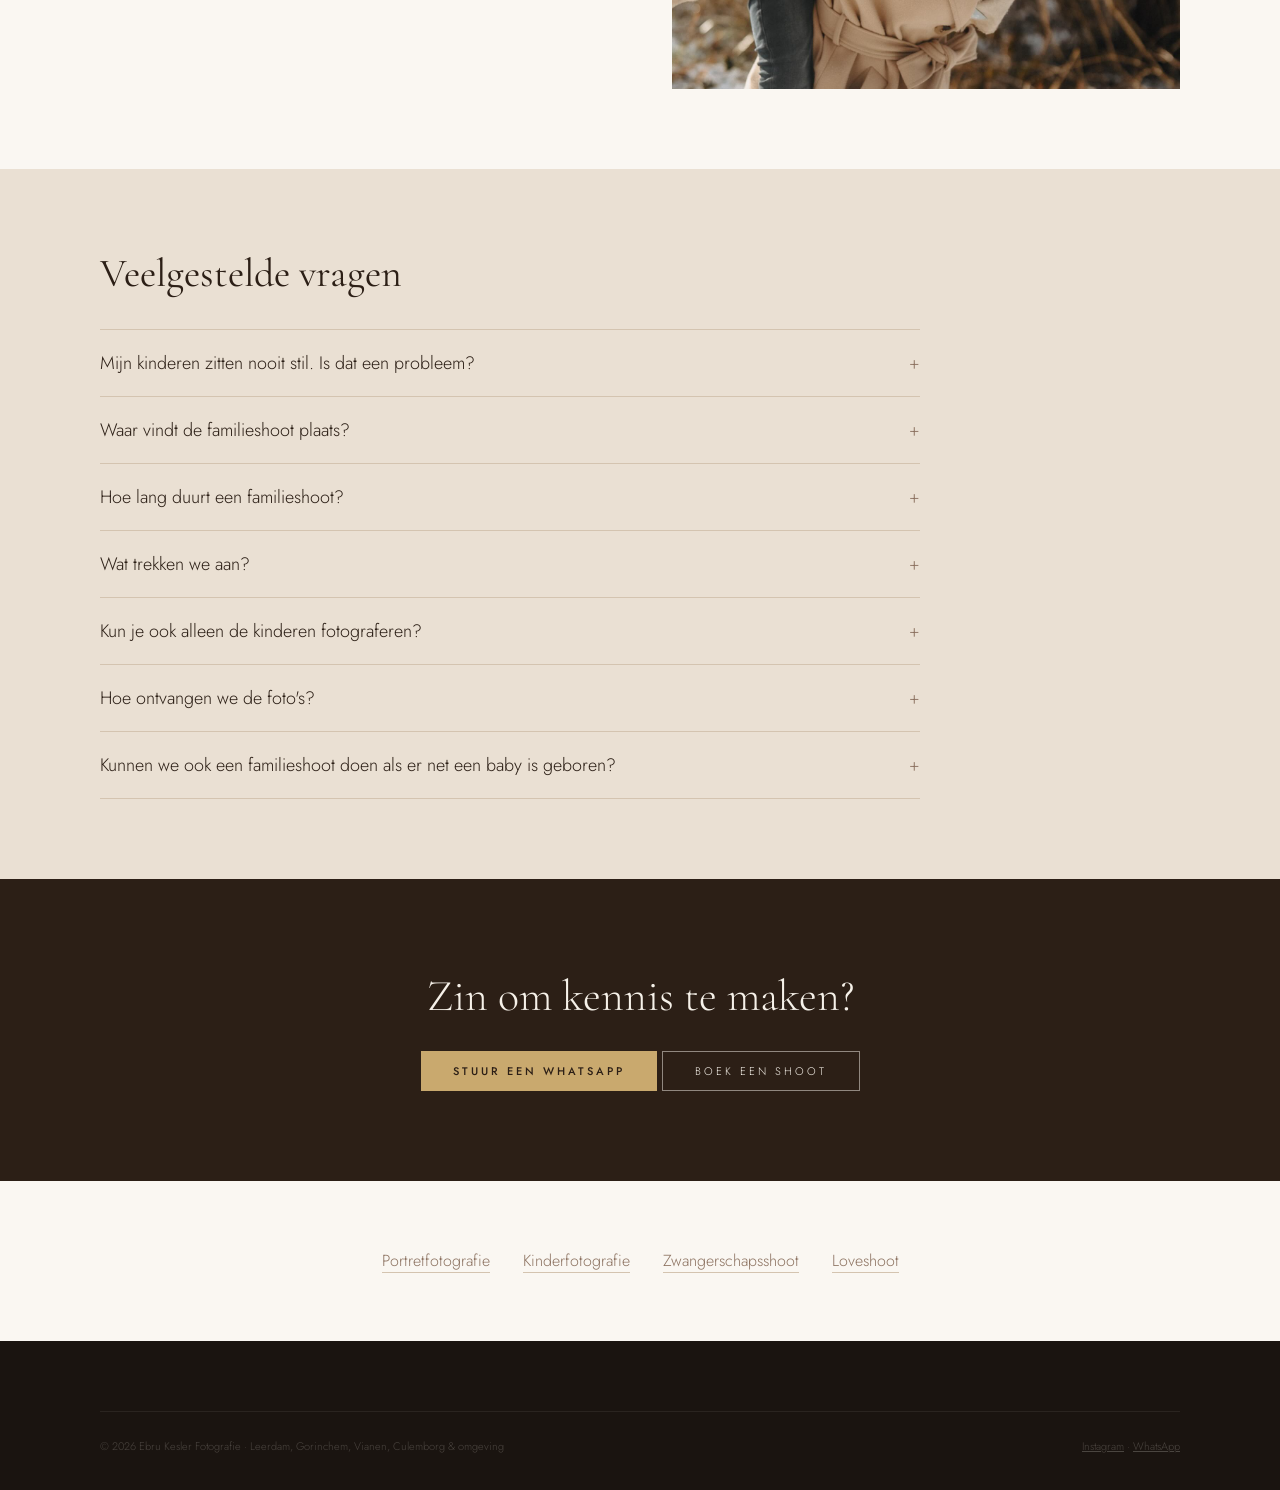
==== commit 7152fa49: "Locatie per shoot: portret en kinderen studio, zwangerschap studio of locatie, love en familie op lo" ====
--- a/familieshoot/index.html
+++ b/familieshoot/index.html
@@ -4,14 +4,14 @@
 <meta charset="UTF-8">
 <meta name="viewport" content="width=device-width, initial-scale=1.0">
 <title>Familieshoot in Leerdam | Ebru Kesler Fotografie</title>
-<meta name="description" content="Familieshoot in mijn thuisstudio in Leerdam. Geen stijf portret, maar jouw gezin zoals het echt is. Je bewerkte foto&#x27;s binnen twee weken, digitaal.">
+<meta name="description" content="Familieshoot in Leerdam en omgeving, op een locatie die we samen kiezen. Geen stijf portret, maar jouw gezin zoals het echt is. Je foto&#x27;s binnen twee weken.">
 <link rel="canonical" href="https://ebrukeslerfotografie.nl/familieshoot/">
 <link rel="icon" type="image/x-icon" href="/favicon.ico">
 <meta property="og:type" content="website">
 <meta property="og:locale" content="nl_NL">
 <meta property="og:site_name" content="Ebru Kesler Fotografie">
 <meta property="og:title" content="Familieshoot in Leerdam | Ebru Kesler Fotografie">
-<meta property="og:description" content="Familieshoot in mijn thuisstudio in Leerdam. Geen stijf portret, maar jouw gezin zoals het echt is. Je bewerkte foto&#x27;s binnen twee weken, digitaal.">
+<meta property="og:description" content="Familieshoot in Leerdam en omgeving, op een locatie die we samen kiezen. Geen stijf portret, maar jouw gezin zoals het echt is. Je foto&#x27;s binnen twee weken.">
 <meta property="og:url" content="https://ebrukeslerfotografie.nl/familieshoot/">
 <meta property="og:image" content="https://ebrukeslerfotografie.nl/FOTO_FAMILY.jpg">
 <link rel="preconnect" href="https://fonts.googleapis.com">
@@ -25,7 +25,7 @@
   "name": "Familieshoot in Leerdam",
   "serviceType": "Familieshoot",
   "url": "https://ebrukeslerfotografie.nl/familieshoot/",
-  "description": "Familieshoot in mijn thuisstudio in Leerdam. Geen stijf portret, maar jouw gezin zoals het echt is. Je bewerkte foto's binnen twee weken, digitaal.",
+  "description": "Familieshoot in Leerdam en omgeving, op een locatie die we samen kiezen. Geen stijf portret, maar jouw gezin zoals het echt is. Je foto's binnen twee weken.",
   "provider": {
    "@id": "https://ebrukeslerfotografie.nl/#bedrijf",
    "@type": "ProfessionalService",
@@ -64,10 +64,10 @@
    },
    {
     "@type": "Question",
-    "name": "Kan de familieshoot ook buiten?",
+    "name": "Waar vindt de familieshoot plaats?",
     "acceptedAnswer": {
      "@type": "Answer",
-     "text": "In principe is de familieshoot in mijn thuisstudio in Leerdam. Zit het weer mee, dan kan het eventueel ook buiten. Dat stemmen we samen af."
+     "text": "Op een locatie die we samen kiezen, in Leerdam en omgeving. Meestal is dat buiten, bijvoorbeeld in het park, maar ook bij jullie thuis of op het strand."
     }
    },
    {
@@ -140,7 +140,7 @@
   <div class="container">
     <span class="lbl">Familieshoot · Leerdam</span>
     <h1>Jouw gezin, zoals het echt is</h1>
-    <p class="page-intro">Een familieshoot in mijn thuisstudio in Leerdam. Voor gezinnen die willen zien hoe ze samen echt zijn, met de kinderen erbij. Mijn studio is goed bereikbaar vanuit Gorinchem, Vianen en Culemborg.</p>
+    <p class="page-intro">Een familieshoot in Leerdam en omgeving, op een locatie die we samen kiezen, meestal buiten. Voor gezinnen die willen zien hoe ze samen echt zijn, met de kinderen erbij. Ik fotografeer vanuit Leerdam, centraal gelegen tussen Utrecht, Rotterdam en Den Bosch, en dichtbij Gorinchem, Vianen en Culemborg.</p>
   </div>
 </header>
 <section class="page-body">
@@ -150,9 +150,9 @@
 <p>Geen stijf portret waar iedereen recht in de camera kijkt. Ik leg vast hoe jullie echt zijn: het gegiechel, de knuffels, de kleine handen in de grote. Het gewone, dat zo bijzonder is.</p>
 <p>Kinderen bepalen het tempo. Ik volg, wacht en vang het moment. Het resultaat voelt altijd verrassend eerlijk en juist daardoor echt mooi.</p>
 <h2>Inbegrepen</h2>
-<ul><li>Persoonlijk intakegesprek</li><li>Shoot van ± 1,5 tot 2 uur</li><li>In mijn thuisstudio in Leerdam</li><li>Professionele bewerking</li><li>Jullie foto's binnen twee weken, digitaal</li></ul>
+<ul><li>Persoonlijk intakegesprek</li><li>Shoot van ± 1,5 tot 2 uur</li><li>Locatie die we samen kiezen (bijvoorbeeld park, thuis, strand)</li><li>Professionele bewerking</li><li>Jullie foto's binnen twee weken, digitaal</li></ul>
 <h2>Zo werkt het</h2>
-<p>Het begint met een kort gesprek via WhatsApp. Ik leer jullie kennen en jullie mij. Geen verplichtingen, wel een goed gevoel. Daarna volgt de shoot van ongeveer 1,5 tot 2 uur, in mijn thuisstudio in Leerdam. Binnen twee weken ontvangen jullie de professioneel bewerkte foto's digitaal, zodat je ze makkelijk kunt downloaden, bewaren en delen met familie en vrienden.</p>
+<p>Het begint met een kort gesprek via WhatsApp. Ik leer jullie kennen en jullie mij. Geen verplichtingen, wel een goed gevoel. Daarna volgt de shoot van ongeveer 1,5 tot 2 uur, op een locatie die we samen kiezen. Binnen twee weken ontvangen jullie de professioneel bewerkte foto's digitaal, zodat je ze makkelijk kunt downloaden, bewaren en delen met familie en vrienden.</p>
       <a href="/#contact" class="btn-d">Boek een familieshoot</a>
     </div>
     <div>
@@ -165,7 +165,7 @@
   <div class="container">
     <h2>Veelgestelde vragen</h2>
 <details><summary>Mijn kinderen zitten nooit stil. Is dat een probleem?</summary><p>Nee. Kinderen bepalen het tempo. Ik volg, wacht en vang het moment, en juist daardoor worden de foto's echt.</p></details>
-<details><summary>Kan de familieshoot ook buiten?</summary><p>In principe is de familieshoot in mijn thuisstudio in Leerdam. Zit het weer mee, dan kan het eventueel ook buiten. Dat stemmen we samen af.</p></details>
+<details><summary>Waar vindt de familieshoot plaats?</summary><p>Op een locatie die we samen kiezen, in Leerdam en omgeving. Meestal is dat buiten, bijvoorbeeld in het park, maar ook bij jullie thuis of op het strand.</p></details>
 <details><summary>Hoe lang duurt een familieshoot?</summary><p>Ongeveer 1,5 tot 2 uur. Zo is er ruimte voor pauzes en voor de momenten die vanzelf ontstaan.</p></details>
 <details><summary>Wat trekken we aan?</summary><p>Daar denken we samen over na tijdens de kennismaking. Elke shoot begint met een echt gesprek over jullie en jullie wensen.</p></details>
 <details><summary>Kun je ook alleen de kinderen fotograferen?</summary><p>Ja, dat kan. Kijk dan bij kinderfotografie: tijdloze portretten van kinderen, puur en persoonlijk.</p></details>
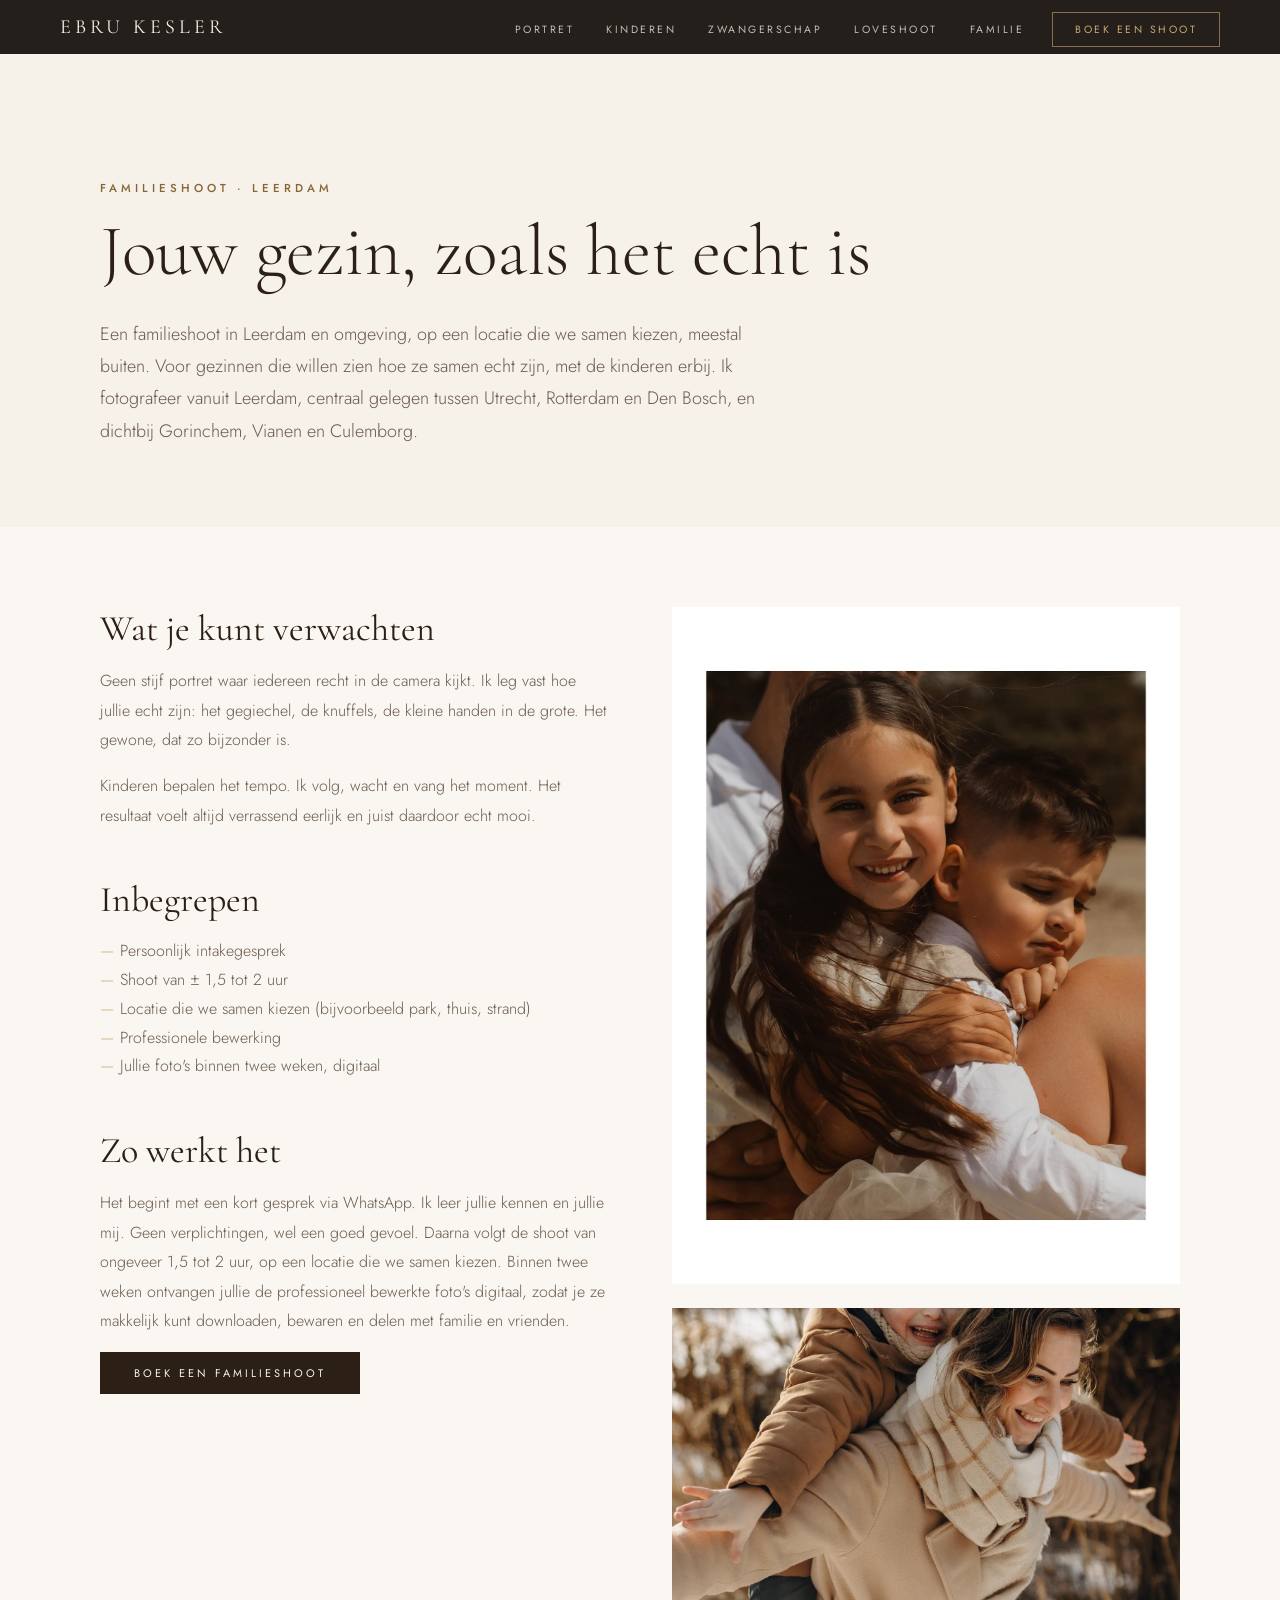
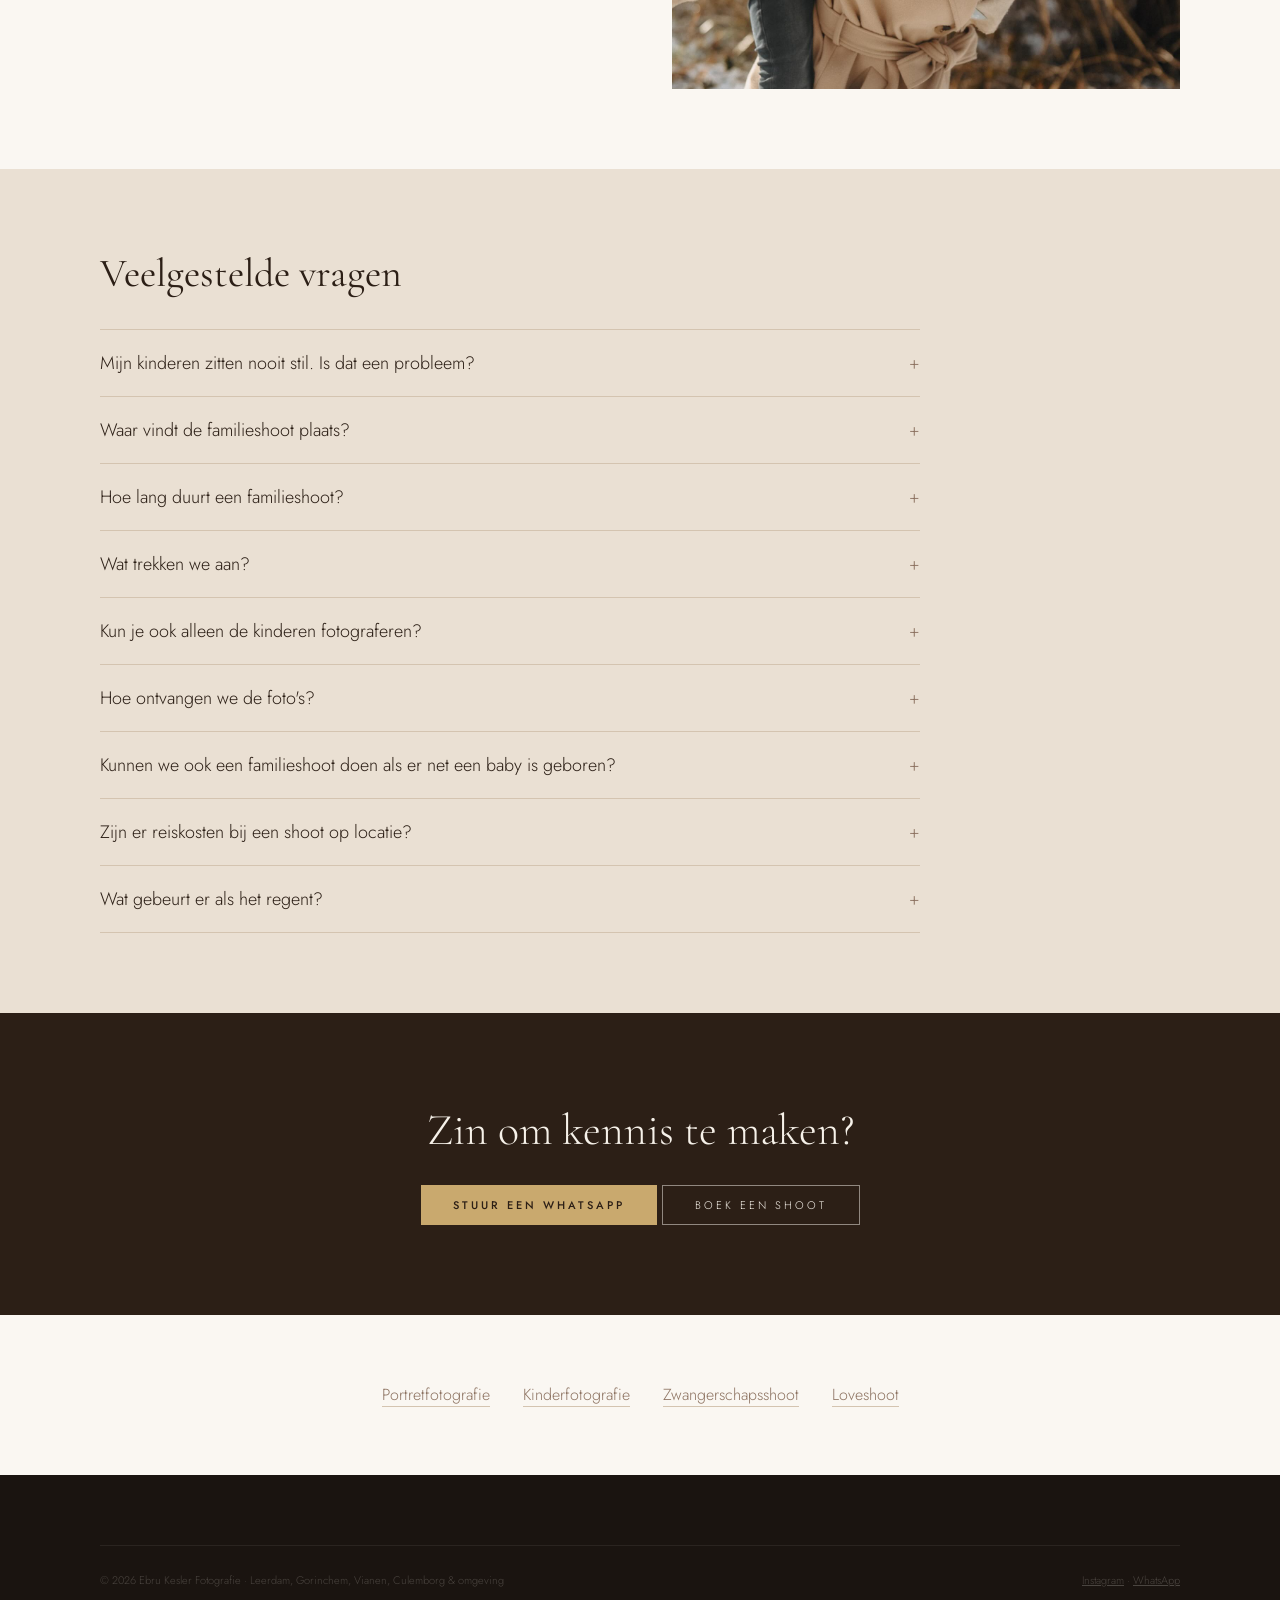
==== commit cc258bdc: "FAQ: reiskosten bij locatieshoots en wat er gebeurt bij regen Co-Authored-By: Claude Opus 5.5 <norep" ====
--- a/familieshoot/index.html
+++ b/familieshoot/index.html
@@ -109,6 +109,22 @@
      "@type": "Answer",
      "text": "Ja, dat kan. Newbornshoots doe ik niet, maar een familieshoot met jullie kleintje erbij juist wel. Zo leg ik vast hoe jullie gezin er nu uitziet."
     }
+   },
+   {
+    "@type": "Question",
+    "name": "Zijn er reiskosten bij een shoot op locatie?",
+    "acceptedAnswer": {
+     "@type": "Answer",
+     "text": "Afhankelijk van de locatie kunnen er reiskosten bijkomen. Dat bespreken we vooraf, zodat je precies weet waar je aan toe bent."
+    }
+   },
+   {
+    "@type": "Question",
+    "name": "Wat gebeurt er als het regent?",
+    "acceptedAnswer": {
+     "@type": "Answer",
+     "text": "Bij regen gaat de shoot buiten niet door. We zoeken dan samen een mooie binnenlocatie."
+    }
    }
   ]
  }
@@ -171,6 +187,8 @@
 <details><summary>Kun je ook alleen de kinderen fotograferen?</summary><p>Ja, dat kan. Kijk dan bij kinderfotografie: tijdloze portretten van kinderen, puur en persoonlijk.</p></details>
 <details><summary>Hoe ontvangen we de foto's?</summary><p>Binnen twee weken na de shoot ontvangen jullie de professioneel bewerkte foto's digitaal. Je kunt ze eenvoudig downloaden, bewaren en delen.</p></details>
 <details><summary>Kunnen we ook een familieshoot doen als er net een baby is geboren?</summary><p>Ja, dat kan. Newbornshoots doe ik niet, maar een familieshoot met jullie kleintje erbij juist wel. Zo leg ik vast hoe jullie gezin er nu uitziet.</p></details>
+<details><summary>Zijn er reiskosten bij een shoot op locatie?</summary><p>Afhankelijk van de locatie kunnen er reiskosten bijkomen. Dat bespreken we vooraf, zodat je precies weet waar je aan toe bent.</p></details>
+<details><summary>Wat gebeurt er als het regent?</summary><p>Bij regen gaat de shoot buiten niet door. We zoeken dan samen een mooie binnenlocatie.</p></details>
   </div>
 </section>
 <section class="page-cta">
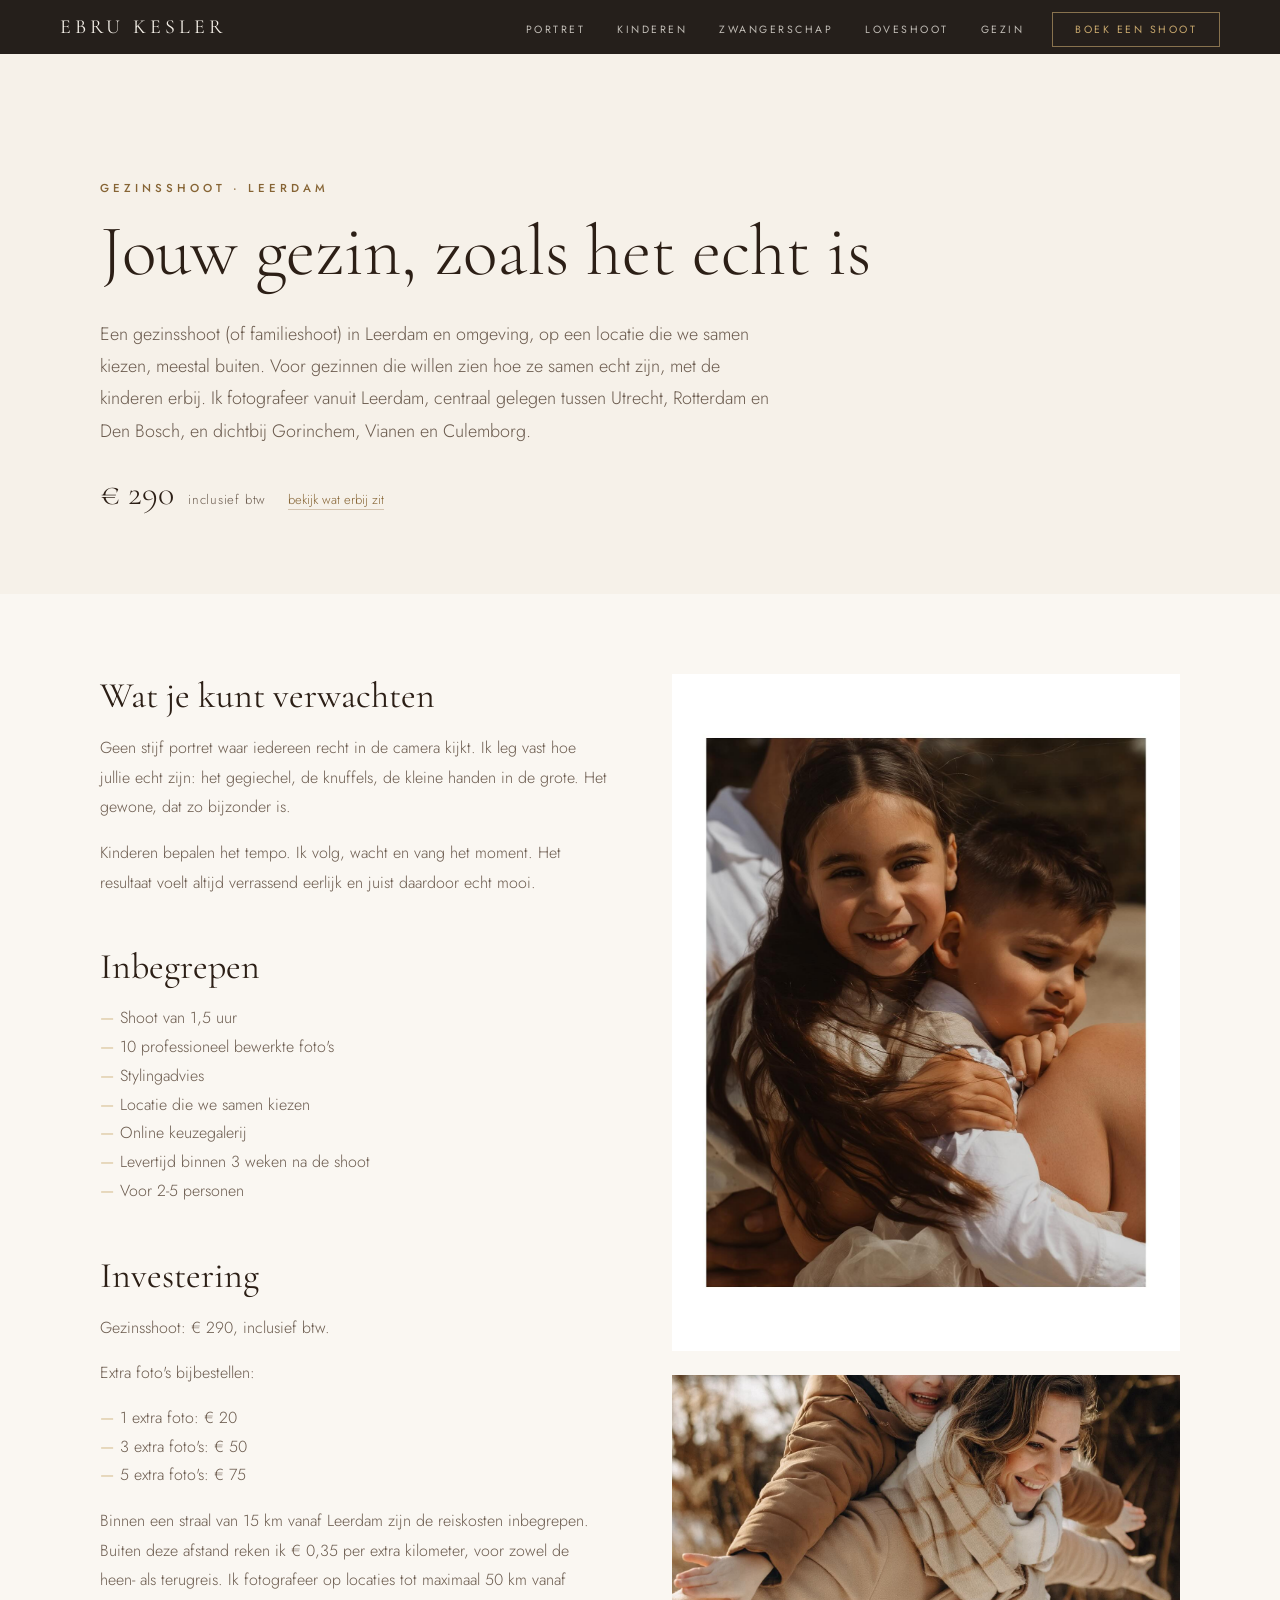
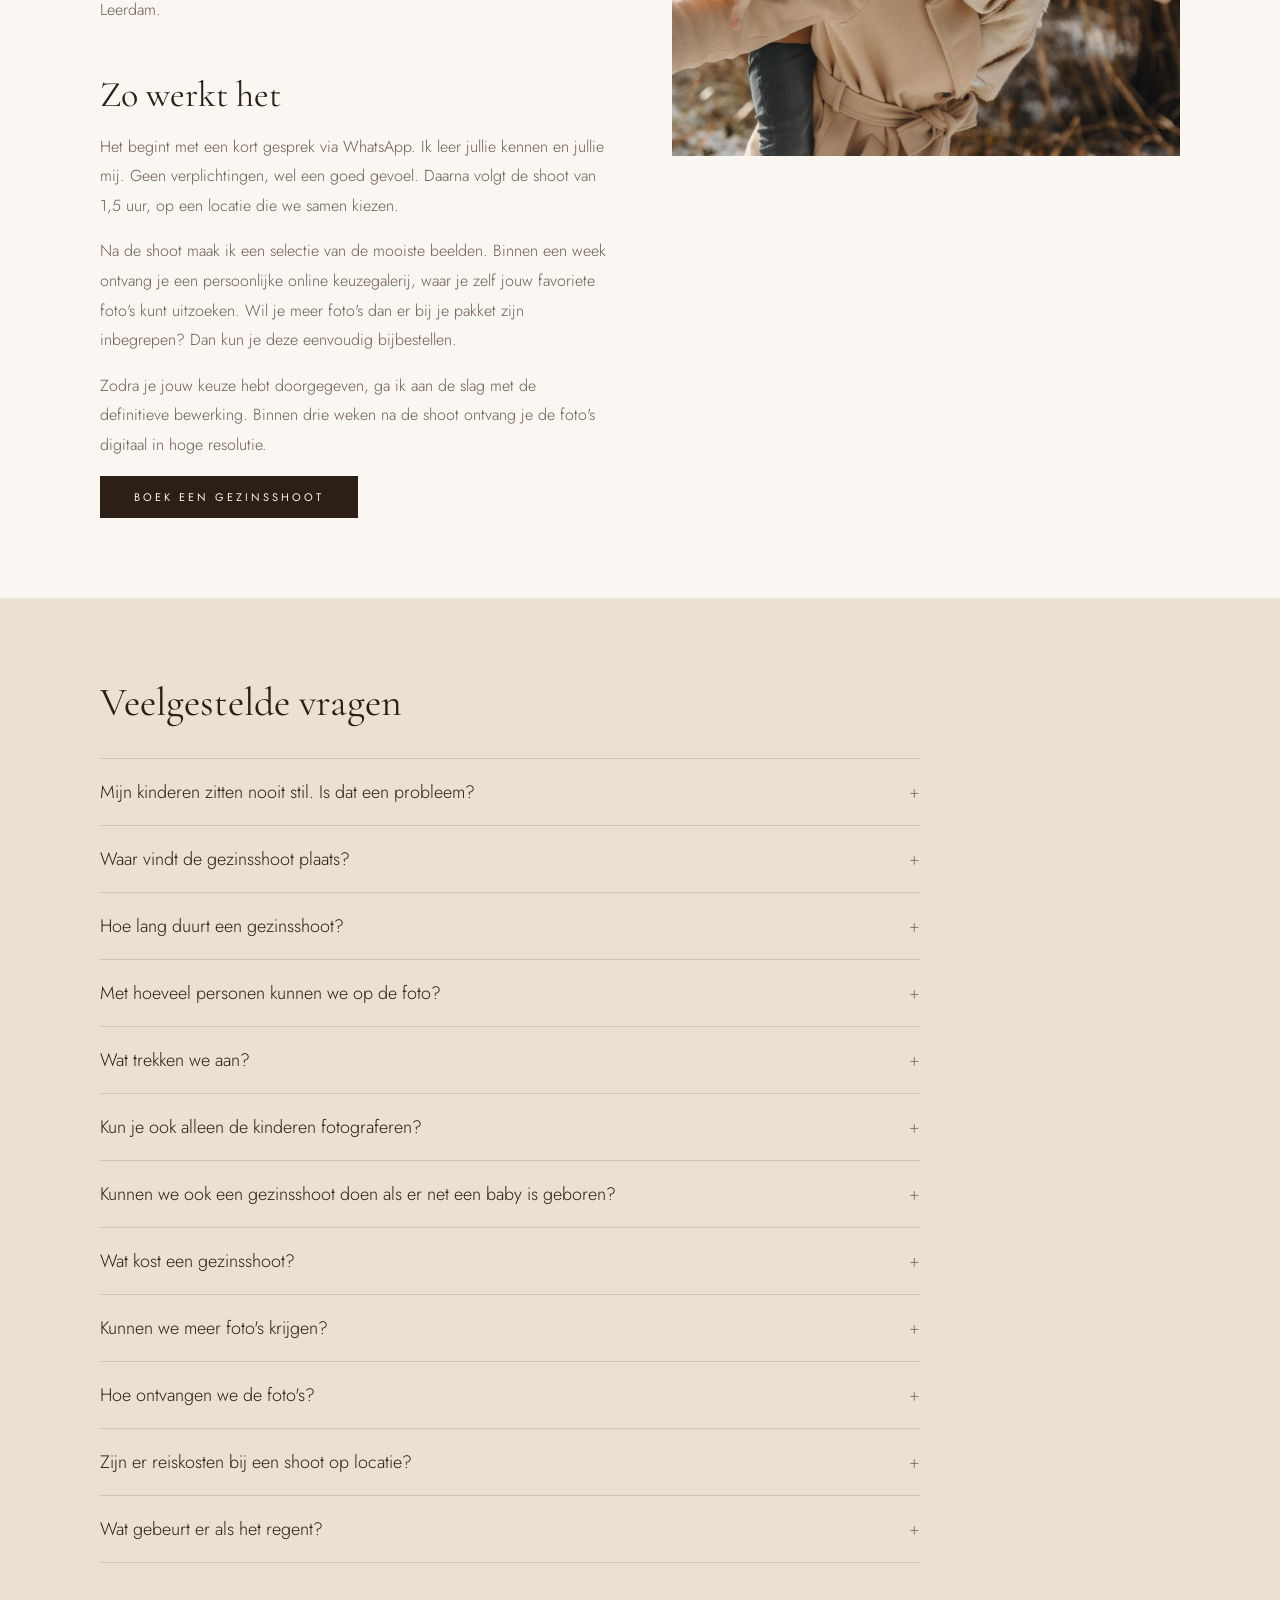
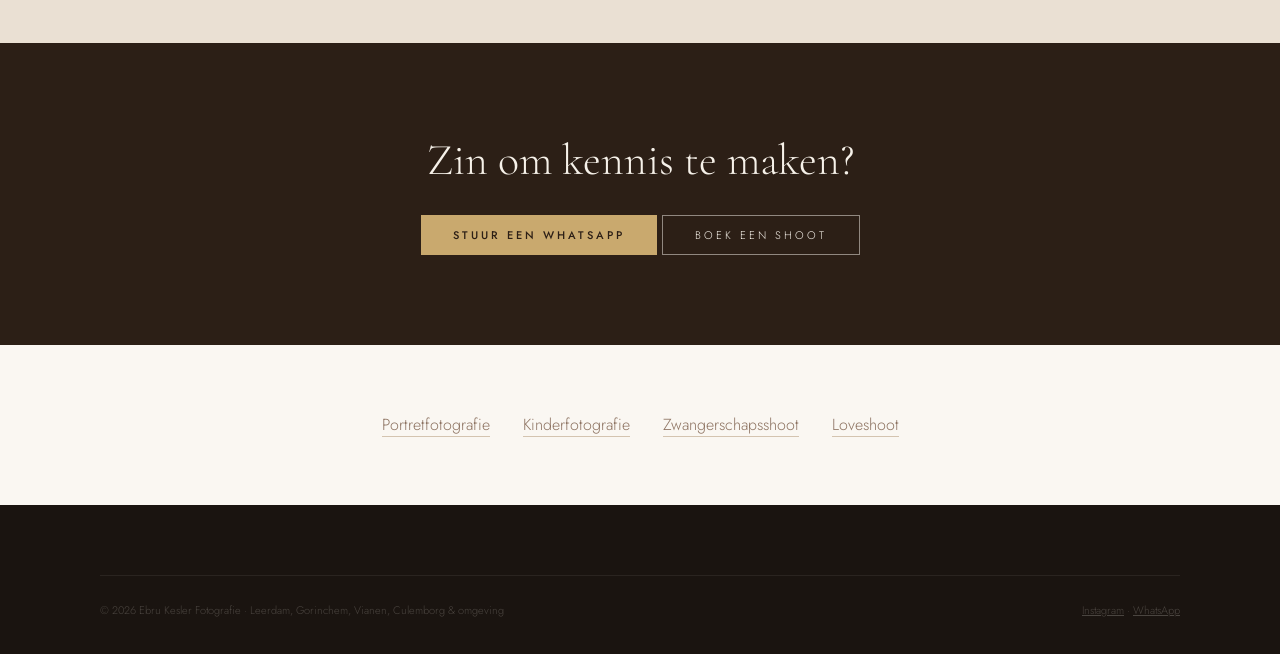
==== commit dca4aa53: "Prijzen en teksten van Ebru per shoot; Familie heet nu Gezinsshoot; /gezinsshoot/ verwijst door - Pr" ====
--- a/familieshoot/index.html
+++ b/familieshoot/index.html
@@ -3,15 +3,15 @@
 <head>
 <meta charset="UTF-8">
 <meta name="viewport" content="width=device-width, initial-scale=1.0">
-<title>Familieshoot in Leerdam | Ebru Kesler Fotografie</title>
-<meta name="description" content="Familieshoot in Leerdam en omgeving, op een locatie die we samen kiezen. Geen stijf portret, maar jouw gezin zoals het echt is. Je foto&#x27;s binnen twee weken.">
+<title>Gezinsshoot in Leerdam | Ebru Kesler Fotografie</title>
+<meta name="description" content="Gezinsshoot in Leerdam en omgeving, op een locatie die we samen kiezen. Shoot van 1,5 uur voor 2 tot 5 personen, met 10 bewerkte foto&#x27;s, voor € 290.">
 <link rel="canonical" href="https://ebrukeslerfotografie.nl/familieshoot/">
 <link rel="icon" type="image/x-icon" href="/favicon.ico">
 <meta property="og:type" content="website">
 <meta property="og:locale" content="nl_NL">
 <meta property="og:site_name" content="Ebru Kesler Fotografie">
-<meta property="og:title" content="Familieshoot in Leerdam | Ebru Kesler Fotografie">
-<meta property="og:description" content="Familieshoot in Leerdam en omgeving, op een locatie die we samen kiezen. Geen stijf portret, maar jouw gezin zoals het echt is. Je foto&#x27;s binnen twee weken.">
+<meta property="og:title" content="Gezinsshoot in Leerdam | Ebru Kesler Fotografie">
+<meta property="og:description" content="Gezinsshoot in Leerdam en omgeving, op een locatie die we samen kiezen. Shoot van 1,5 uur voor 2 tot 5 personen, met 10 bewerkte foto&#x27;s, voor € 290.">
 <meta property="og:url" content="https://ebrukeslerfotografie.nl/familieshoot/">
 <meta property="og:image" content="https://ebrukeslerfotografie.nl/FOTO_FAMILY.jpg">
 <link rel="preconnect" href="https://fonts.googleapis.com">
@@ -22,10 +22,10 @@
  {
   "@context": "https://schema.org",
   "@type": "Service",
-  "name": "Familieshoot in Leerdam",
-  "serviceType": "Familieshoot",
+  "name": "Gezinsshoot in Leerdam",
+  "serviceType": "Gezinsshoot",
   "url": "https://ebrukeslerfotografie.nl/familieshoot/",
-  "description": "Familieshoot in Leerdam en omgeving, op een locatie die we samen kiezen. Geen stijf portret, maar jouw gezin zoals het echt is. Je foto's binnen twee weken.",
+  "description": "Gezinsshoot in Leerdam en omgeving, op een locatie die we samen kiezen. Shoot van 1,5 uur voor 2 tot 5 personen, met 10 bewerkte foto's, voor € 290.",
   "provider": {
    "@id": "https://ebrukeslerfotografie.nl/#bedrijf",
    "@type": "ProfessionalService",
@@ -48,7 +48,13 @@
     "@type": "City",
     "name": "Culemborg"
    }
-  ]
+  ],
+  "offers": {
+   "@type": "Offer",
+   "price": "290",
+   "priceCurrency": "EUR",
+   "url": "https://ebrukeslerfotografie.nl/familieshoot/"
+  }
  },
  {
   "@context": "https://schema.org",
@@ -64,18 +70,26 @@
    },
    {
     "@type": "Question",
-    "name": "Waar vindt de familieshoot plaats?",
-    "acceptedAnswer": {
-     "@type": "Answer",
-     "text": "Op een locatie die we samen kiezen, in Leerdam en omgeving. Meestal is dat buiten, bijvoorbeeld in het park, maar ook bij jullie thuis of op het strand."
-    }
-   },
-   {
-    "@type": "Question",
-    "name": "Hoe lang duurt een familieshoot?",
-    "acceptedAnswer": {
-     "@type": "Answer",
-     "text": "Ongeveer 1,5 tot 2 uur. Zo is er ruimte voor pauzes en voor de momenten die vanzelf ontstaan."
+    "name": "Waar vindt de gezinsshoot plaats?",
+    "acceptedAnswer": {
+     "@type": "Answer",
+     "text": "Op een locatie die we samen kiezen, in Leerdam en omgeving, tot maximaal 50 km vanaf Leerdam. Meestal is dat buiten, bijvoorbeeld in het park, maar ook bij jullie thuis of op het strand."
+    }
+   },
+   {
+    "@type": "Question",
+    "name": "Hoe lang duurt een gezinsshoot?",
+    "acceptedAnswer": {
+     "@type": "Answer",
+     "text": "1,5 uur. Zo is er ruimte voor pauzes en voor de momenten die vanzelf ontstaan."
+    }
+   },
+   {
+    "@type": "Question",
+    "name": "Met hoeveel personen kunnen we op de foto?",
+    "acceptedAnswer": {
+     "@type": "Answer",
+     "text": "Een gezinsshoot is voor 2 tot 5 personen."
     }
    },
    {
@@ -83,7 +97,7 @@
     "name": "Wat trekken we aan?",
     "acceptedAnswer": {
      "@type": "Answer",
-     "text": "Daar denken we samen over na tijdens de kennismaking. Elke shoot begint met een echt gesprek over jullie en jullie wensen."
+     "text": "Daar help ik jullie bij: stylingadvies is inbegrepen."
     }
    },
    {
@@ -96,18 +110,34 @@
    },
    {
     "@type": "Question",
+    "name": "Kunnen we ook een gezinsshoot doen als er net een baby is geboren?",
+    "acceptedAnswer": {
+     "@type": "Answer",
+     "text": "Ja, dat kan. Newbornshoots doe ik niet, maar een gezinsshoot met jullie kleintje erbij juist wel. Zo leg ik vast hoe jullie gezin er nu uitziet."
+    }
+   },
+   {
+    "@type": "Question",
+    "name": "Wat kost een gezinsshoot?",
+    "acceptedAnswer": {
+     "@type": "Answer",
+     "text": "€ 290, inclusief btw, voor 2 tot 5 personen. Daarvoor krijgen jullie een shoot van 1,5 uur, 10 professioneel bewerkte foto's, stylingadvies, een locatie die we samen kiezen en een online keuzegalerij."
+    }
+   },
+   {
+    "@type": "Question",
+    "name": "Kunnen we meer foto's krijgen?",
+    "acceptedAnswer": {
+     "@type": "Answer",
+     "text": "Ja, jullie kunnen eenvoudig extra foto's bijbestellen vanuit de online keuzegalerij: 1 extra foto voor € 20, 3 voor € 50 en 5 voor € 75."
+    }
+   },
+   {
+    "@type": "Question",
     "name": "Hoe ontvangen we de foto's?",
     "acceptedAnswer": {
      "@type": "Answer",
-     "text": "Binnen twee weken na de shoot ontvangen jullie de professioneel bewerkte foto's digitaal. Je kunt ze eenvoudig downloaden, bewaren en delen."
-    }
-   },
-   {
-    "@type": "Question",
-    "name": "Kunnen we ook een familieshoot doen als er net een baby is geboren?",
-    "acceptedAnswer": {
-     "@type": "Answer",
-     "text": "Ja, dat kan. Newbornshoots doe ik niet, maar een familieshoot met jullie kleintje erbij juist wel. Zo leg ik vast hoe jullie gezin er nu uitziet."
+     "text": "Binnen een week na de shoot ontvangen jullie een persoonlijke online keuzegalerij, waarin je zelf je favoriete foto's uitkiest. Binnen drie weken na de shoot ontvangen jullie de definitieve foto's digitaal in hoge resolutie."
     }
    },
    {
@@ -115,7 +145,7 @@
     "name": "Zijn er reiskosten bij een shoot op locatie?",
     "acceptedAnswer": {
      "@type": "Answer",
-     "text": "Afhankelijk van de locatie kunnen er reiskosten bijkomen. Dat bespreken we vooraf, zodat je precies weet waar je aan toe bent."
+     "text": "Binnen een straal van 15 km vanaf Leerdam zijn de reiskosten inbegrepen. Daarbuiten reken ik € 0,35 per extra kilometer, voor zowel de heen- als terugreis. Ik fotografeer op locaties tot maximaal 50 km vanaf Leerdam."
     }
    },
    {
@@ -139,7 +169,7 @@
     <li><a href="/kinderfotografie/">Kinderen</a></li>
     <li><a href="/zwangerschapsshoot/">Zwangerschap</a></li>
     <li><a href="/loveshoot/">Loveshoot</a></li>
-    <li><a href="/familieshoot/">Familie</a></li>
+    <li><a href="/familieshoot/">Gezin</a></li>
     <li><a href="/#contact" class="nav-cta">Boek een shoot</a></li>
   </ul>
   <div class="hamburger" id="hamburger"><span></span><span></span><span></span></div>
@@ -149,14 +179,15 @@
   <a href="/kinderfotografie/" class="mm-link">Kinderen</a>
   <a href="/zwangerschapsshoot/" class="mm-link">Zwangerschap</a>
   <a href="/loveshoot/" class="mm-link">Loveshoot</a>
-  <a href="/familieshoot/" class="mm-link">Familie</a>
+  <a href="/familieshoot/" class="mm-link">Gezin</a>
   <a href="/#contact" class="mm-link">Boek een shoot</a>
 </div>
 <header class="page-hero">
   <div class="container">
-    <span class="lbl">Familieshoot · Leerdam</span>
+    <span class="lbl">Gezinsshoot · Leerdam</span>
     <h1>Jouw gezin, zoals het echt is</h1>
-    <p class="page-intro">Een familieshoot in Leerdam en omgeving, op een locatie die we samen kiezen, meestal buiten. Voor gezinnen die willen zien hoe ze samen echt zijn, met de kinderen erbij. Ik fotografeer vanuit Leerdam, centraal gelegen tussen Utrecht, Rotterdam en Den Bosch, en dichtbij Gorinchem, Vianen en Culemborg.</p>
+    <p class="page-intro">Een gezinsshoot (of familieshoot) in Leerdam en omgeving, op een locatie die we samen kiezen, meestal buiten. Voor gezinnen die willen zien hoe ze samen echt zijn, met de kinderen erbij. Ik fotografeer vanuit Leerdam, centraal gelegen tussen Utrecht, Rotterdam en Den Bosch, en dichtbij Gorinchem, Vianen en Culemborg.</p>
+    <p class="page-price">€ 290 <span>inclusief btw</span> <a href="#investering">bekijk wat erbij zit</a></p>
   </div>
 </header>
 <section class="page-body">
@@ -166,14 +197,21 @@
 <p>Geen stijf portret waar iedereen recht in de camera kijkt. Ik leg vast hoe jullie echt zijn: het gegiechel, de knuffels, de kleine handen in de grote. Het gewone, dat zo bijzonder is.</p>
 <p>Kinderen bepalen het tempo. Ik volg, wacht en vang het moment. Het resultaat voelt altijd verrassend eerlijk en juist daardoor echt mooi.</p>
 <h2>Inbegrepen</h2>
-<ul><li>Persoonlijk intakegesprek</li><li>Shoot van ± 1,5 tot 2 uur</li><li>Locatie die we samen kiezen (bijvoorbeeld park, thuis, strand)</li><li>Professionele bewerking</li><li>Jullie foto's binnen twee weken, digitaal</li></ul>
+<ul><li>Shoot van 1,5 uur</li><li>10 professioneel bewerkte foto's</li><li>Stylingadvies</li><li>Locatie die we samen kiezen</li><li>Online keuzegalerij</li><li>Levertijd binnen 3 weken na de shoot</li><li>Voor 2-5 personen</li></ul>
+<h2 id="investering">Investering</h2>
+<p>Gezinsshoot: € 290, inclusief btw.</p>
+<p>Extra foto's bijbestellen:</p>
+<ul><li>1 extra foto: € 20</li><li>3 extra foto's: € 50</li><li>5 extra foto's: € 75</li></ul>
+<p>Binnen een straal van 15 km vanaf Leerdam zijn de reiskosten inbegrepen. Buiten deze afstand reken ik € 0,35 per extra kilometer, voor zowel de heen- als terugreis. Ik fotografeer op locaties tot maximaal 50 km vanaf Leerdam.</p>
 <h2>Zo werkt het</h2>
-<p>Het begint met een kort gesprek via WhatsApp. Ik leer jullie kennen en jullie mij. Geen verplichtingen, wel een goed gevoel. Daarna volgt de shoot van ongeveer 1,5 tot 2 uur, op een locatie die we samen kiezen. Binnen twee weken ontvangen jullie de professioneel bewerkte foto's digitaal, zodat je ze makkelijk kunt downloaden, bewaren en delen met familie en vrienden.</p>
-      <a href="/#contact" class="btn-d">Boek een familieshoot</a>
+<p>Het begint met een kort gesprek via WhatsApp. Ik leer jullie kennen en jullie mij. Geen verplichtingen, wel een goed gevoel. Daarna volgt de shoot van 1,5 uur, op een locatie die we samen kiezen.</p>
+<p>Na de shoot maak ik een selectie van de mooiste beelden. Binnen een week ontvang je een persoonlijke online keuzegalerij, waar je zelf jouw favoriete foto's kunt uitzoeken. Wil je meer foto's dan er bij je pakket zijn inbegrepen? Dan kun je deze eenvoudig bijbestellen.</p>
+<p>Zodra je jouw keuze hebt doorgegeven, ga ik aan de slag met de definitieve bewerking. Binnen drie weken na de shoot ontvang je de foto's digitaal in hoge resolutie.</p>
+      <a href="/#contact" class="btn-d">Boek een gezinsshoot</a>
     </div>
     <div>
-<img class="page-photo" src="/FOTO_FAMILY.jpg" alt="Familieshoot – Ebru Kesler Fotografie, Leerdam" loading="lazy">
-<img class="page-photo-sub" src="/FOTO_FAMILY_5.jpg" alt="Familieshoot – Ebru Kesler Fotografie, Leerdam" loading="lazy">
+<img class="page-photo" src="/FOTO_FAMILY.jpg" alt="Gezinsshoot – Ebru Kesler Fotografie, Leerdam" loading="lazy">
+<img class="page-photo-sub" src="/FOTO_FAMILY_5.jpg" alt="Gezinsshoot – Ebru Kesler Fotografie, Leerdam" loading="lazy">
     </div>
   </div>
 </section>
@@ -181,13 +219,16 @@
   <div class="container">
     <h2>Veelgestelde vragen</h2>
 <details><summary>Mijn kinderen zitten nooit stil. Is dat een probleem?</summary><p>Nee. Kinderen bepalen het tempo. Ik volg, wacht en vang het moment, en juist daardoor worden de foto's echt.</p></details>
-<details><summary>Waar vindt de familieshoot plaats?</summary><p>Op een locatie die we samen kiezen, in Leerdam en omgeving. Meestal is dat buiten, bijvoorbeeld in het park, maar ook bij jullie thuis of op het strand.</p></details>
-<details><summary>Hoe lang duurt een familieshoot?</summary><p>Ongeveer 1,5 tot 2 uur. Zo is er ruimte voor pauzes en voor de momenten die vanzelf ontstaan.</p></details>
-<details><summary>Wat trekken we aan?</summary><p>Daar denken we samen over na tijdens de kennismaking. Elke shoot begint met een echt gesprek over jullie en jullie wensen.</p></details>
+<details><summary>Waar vindt de gezinsshoot plaats?</summary><p>Op een locatie die we samen kiezen, in Leerdam en omgeving, tot maximaal 50 km vanaf Leerdam. Meestal is dat buiten, bijvoorbeeld in het park, maar ook bij jullie thuis of op het strand.</p></details>
+<details><summary>Hoe lang duurt een gezinsshoot?</summary><p>1,5 uur. Zo is er ruimte voor pauzes en voor de momenten die vanzelf ontstaan.</p></details>
+<details><summary>Met hoeveel personen kunnen we op de foto?</summary><p>Een gezinsshoot is voor 2 tot 5 personen.</p></details>
+<details><summary>Wat trekken we aan?</summary><p>Daar help ik jullie bij: stylingadvies is inbegrepen.</p></details>
 <details><summary>Kun je ook alleen de kinderen fotograferen?</summary><p>Ja, dat kan. Kijk dan bij kinderfotografie: tijdloze portretten van kinderen, puur en persoonlijk.</p></details>
-<details><summary>Hoe ontvangen we de foto's?</summary><p>Binnen twee weken na de shoot ontvangen jullie de professioneel bewerkte foto's digitaal. Je kunt ze eenvoudig downloaden, bewaren en delen.</p></details>
-<details><summary>Kunnen we ook een familieshoot doen als er net een baby is geboren?</summary><p>Ja, dat kan. Newbornshoots doe ik niet, maar een familieshoot met jullie kleintje erbij juist wel. Zo leg ik vast hoe jullie gezin er nu uitziet.</p></details>
-<details><summary>Zijn er reiskosten bij een shoot op locatie?</summary><p>Afhankelijk van de locatie kunnen er reiskosten bijkomen. Dat bespreken we vooraf, zodat je precies weet waar je aan toe bent.</p></details>
+<details><summary>Kunnen we ook een gezinsshoot doen als er net een baby is geboren?</summary><p>Ja, dat kan. Newbornshoots doe ik niet, maar een gezinsshoot met jullie kleintje erbij juist wel. Zo leg ik vast hoe jullie gezin er nu uitziet.</p></details>
+<details><summary>Wat kost een gezinsshoot?</summary><p>€ 290, inclusief btw, voor 2 tot 5 personen. Daarvoor krijgen jullie een shoot van 1,5 uur, 10 professioneel bewerkte foto's, stylingadvies, een locatie die we samen kiezen en een online keuzegalerij.</p></details>
+<details><summary>Kunnen we meer foto's krijgen?</summary><p>Ja, jullie kunnen eenvoudig extra foto's bijbestellen vanuit de online keuzegalerij: 1 extra foto voor € 20, 3 voor € 50 en 5 voor € 75.</p></details>
+<details><summary>Hoe ontvangen we de foto's?</summary><p>Binnen een week na de shoot ontvangen jullie een persoonlijke online keuzegalerij, waarin je zelf je favoriete foto's uitkiest. Binnen drie weken na de shoot ontvangen jullie de definitieve foto's digitaal in hoge resolutie.</p></details>
+<details><summary>Zijn er reiskosten bij een shoot op locatie?</summary><p>Binnen een straal van 15 km vanaf Leerdam zijn de reiskosten inbegrepen. Daarbuiten reken ik € 0,35 per extra kilometer, voor zowel de heen- als terugreis. Ik fotografeer op locaties tot maximaal 50 km vanaf Leerdam.</p></details>
 <details><summary>Wat gebeurt er als het regent?</summary><p>Bij regen gaat de shoot buiten niet door. We zoeken dan samen een mooie binnenlocatie.</p></details>
   </div>
 </section>
--- a/style.css
+++ b/style.css
@@ -320,3 +320,8 @@
 .reviews-grid{display:flex;flex-wrap:wrap;justify-content:center;}
 .reviews-grid .review-card{flex:0 1 calc((100% - 56px) / 3);}
 @media(max-width:860px){.reviews-grid .review-card{flex-basis:100%;}}
+.page-price{margin-top:26px;font-family:'Cormorant Garamond',serif;font-size:34px;color:var(--dark-brown);}
+.page-price span{font-family:'Jost',sans-serif;font-size:13px;letter-spacing:.06em;color:var(--text);margin-left:6px;}
+.page-price a{font-family:'Jost',sans-serif;font-size:13px;color:#866434;margin-left:14px;border-bottom:1px solid var(--sand);text-decoration:none;}
+.dienst-price{font-family:'Cormorant Garamond',serif;font-size:30px;color:var(--dark-brown);margin:6px 0 18px;}
+.dienst-price span{font-family:'Jost',sans-serif;font-size:12px;letter-spacing:.06em;color:var(--text);margin-left:6px;}
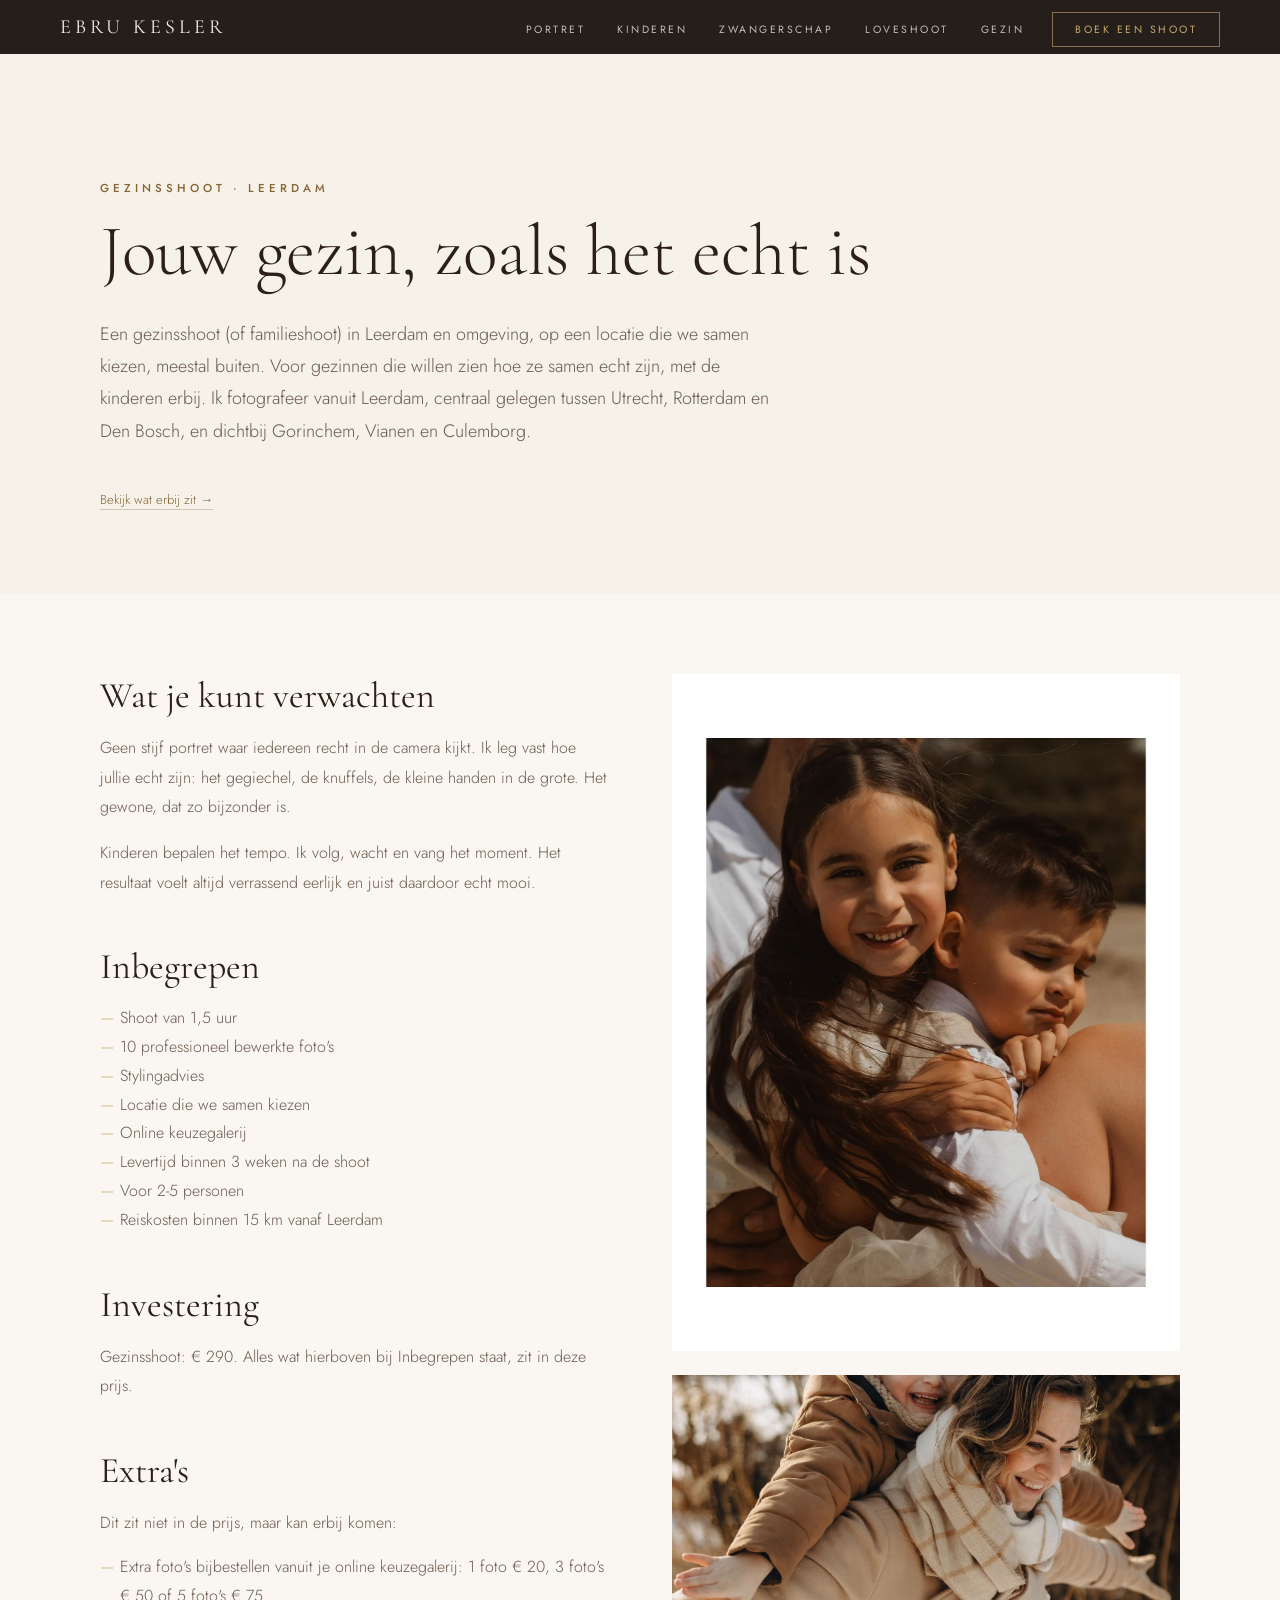
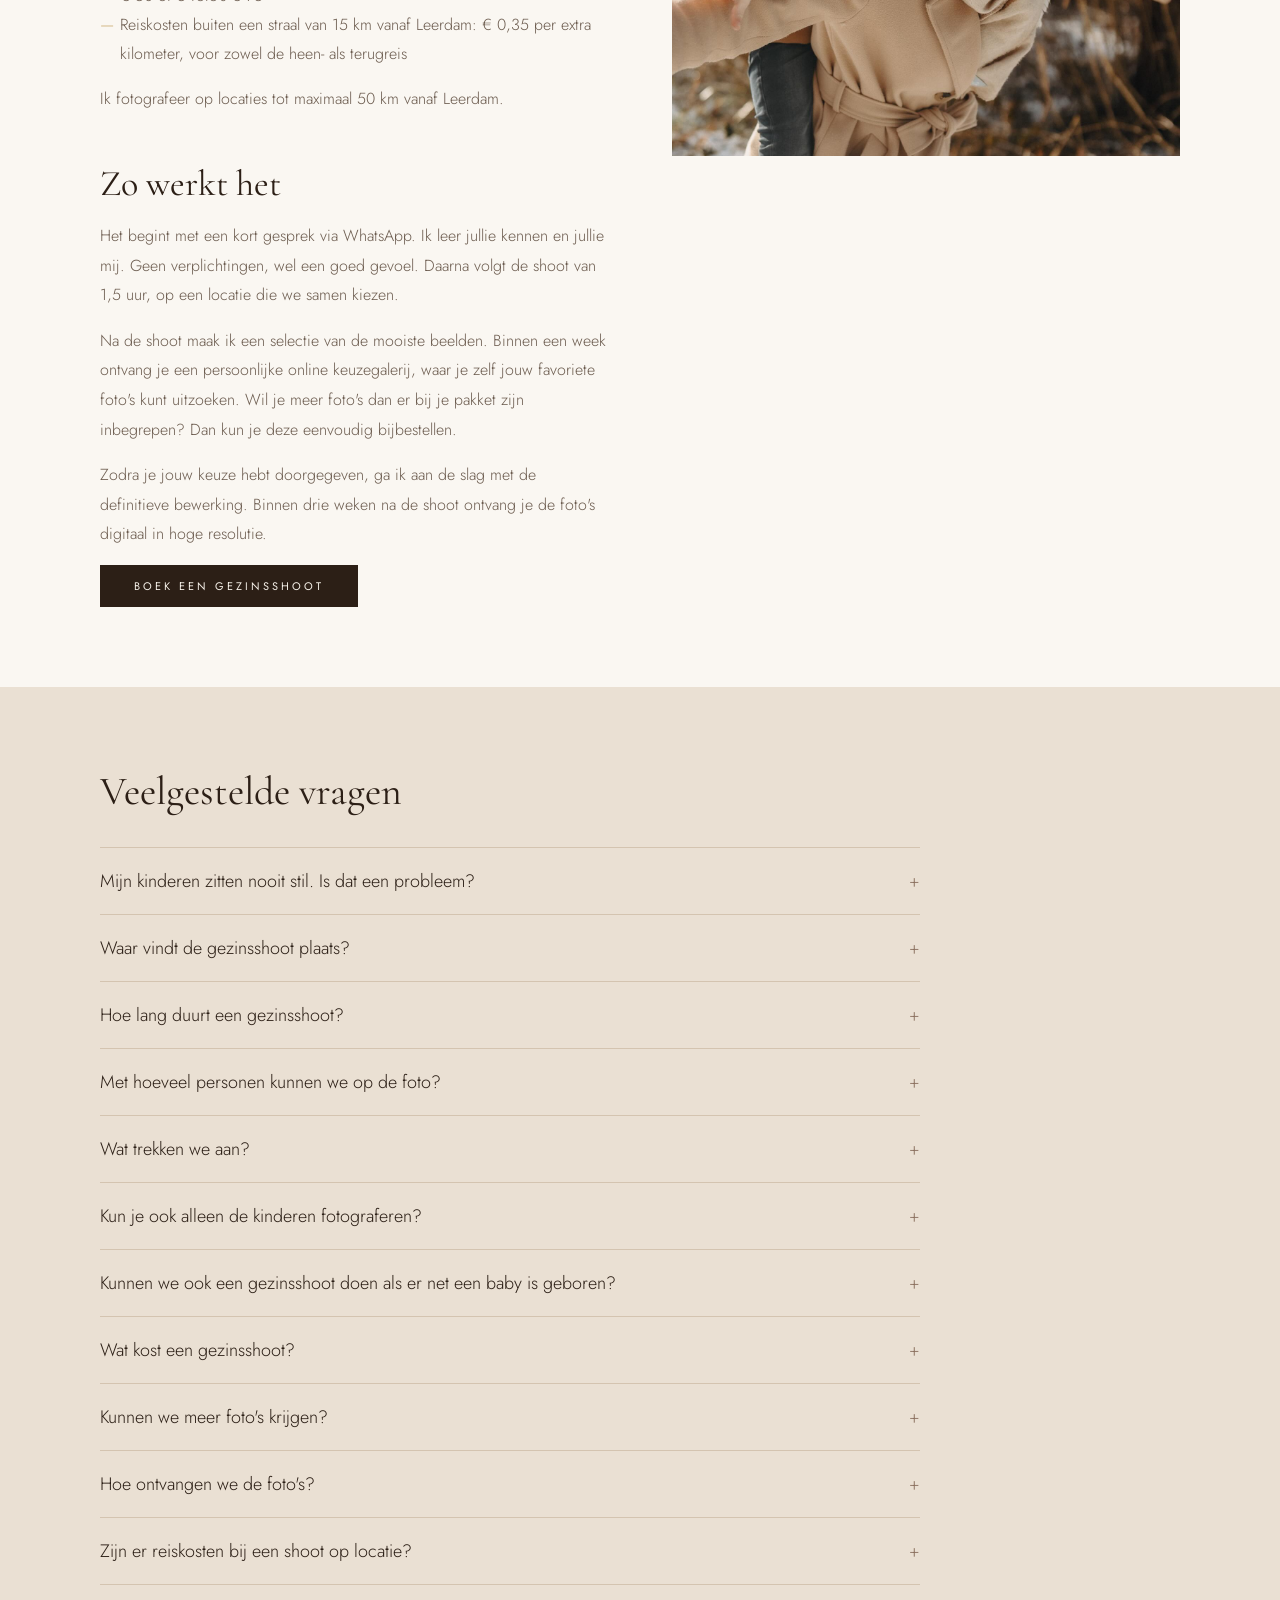
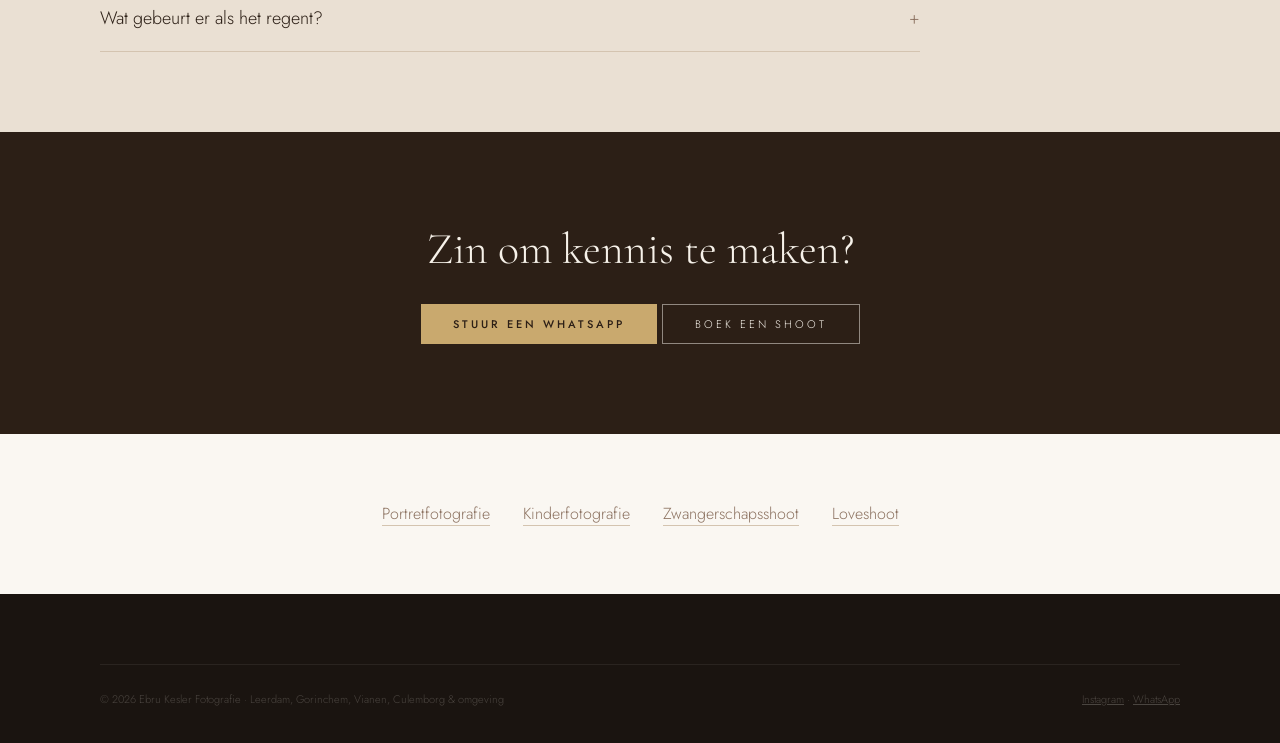
==== commit 91de07fc: "Prijzen inbegrepen" ====
--- a/familieshoot/index.html
+++ b/familieshoot/index.html
@@ -121,7 +121,7 @@
     "name": "Wat kost een gezinsshoot?",
     "acceptedAnswer": {
      "@type": "Answer",
-     "text": "€ 290, inclusief btw, voor 2 tot 5 personen. Daarvoor krijgen jullie een shoot van 1,5 uur, 10 professioneel bewerkte foto's, stylingadvies, een locatie die we samen kiezen en een online keuzegalerij."
+     "text": "€ 290, voor 2 tot 5 personen. Daarvoor krijgen jullie een shoot van 1,5 uur, 10 professioneel bewerkte foto's, stylingadvies, een locatie die we samen kiezen en een online keuzegalerij."
     }
    },
    {
@@ -187,7 +187,7 @@
     <span class="lbl">Gezinsshoot · Leerdam</span>
     <h1>Jouw gezin, zoals het echt is</h1>
     <p class="page-intro">Een gezinsshoot (of familieshoot) in Leerdam en omgeving, op een locatie die we samen kiezen, meestal buiten. Voor gezinnen die willen zien hoe ze samen echt zijn, met de kinderen erbij. Ik fotografeer vanuit Leerdam, centraal gelegen tussen Utrecht, Rotterdam en Den Bosch, en dichtbij Gorinchem, Vianen en Culemborg.</p>
-    <p class="page-price">€ 290 <span>inclusief btw</span> <a href="#investering">bekijk wat erbij zit</a></p>
+    <p class="page-price"><a href="#inbegrepen">Bekijk wat erbij zit &rarr;</a></p>
   </div>
 </header>
 <section class="page-body">
@@ -196,13 +196,14 @@
 <h2>Wat je kunt verwachten</h2>
 <p>Geen stijf portret waar iedereen recht in de camera kijkt. Ik leg vast hoe jullie echt zijn: het gegiechel, de knuffels, de kleine handen in de grote. Het gewone, dat zo bijzonder is.</p>
 <p>Kinderen bepalen het tempo. Ik volg, wacht en vang het moment. Het resultaat voelt altijd verrassend eerlijk en juist daardoor echt mooi.</p>
-<h2>Inbegrepen</h2>
-<ul><li>Shoot van 1,5 uur</li><li>10 professioneel bewerkte foto's</li><li>Stylingadvies</li><li>Locatie die we samen kiezen</li><li>Online keuzegalerij</li><li>Levertijd binnen 3 weken na de shoot</li><li>Voor 2-5 personen</li></ul>
+<h2 id="inbegrepen">Inbegrepen</h2>
+<ul><li>Shoot van 1,5 uur</li><li>10 professioneel bewerkte foto's</li><li>Stylingadvies</li><li>Locatie die we samen kiezen</li><li>Online keuzegalerij</li><li>Levertijd binnen 3 weken na de shoot</li><li>Voor 2-5 personen</li><li>Reiskosten binnen 15 km vanaf Leerdam</li></ul>
 <h2 id="investering">Investering</h2>
-<p>Gezinsshoot: € 290, inclusief btw.</p>
-<p>Extra foto's bijbestellen:</p>
-<ul><li>1 extra foto: € 20</li><li>3 extra foto's: € 50</li><li>5 extra foto's: € 75</li></ul>
-<p>Binnen een straal van 15 km vanaf Leerdam zijn de reiskosten inbegrepen. Buiten deze afstand reken ik € 0,35 per extra kilometer, voor zowel de heen- als terugreis. Ik fotografeer op locaties tot maximaal 50 km vanaf Leerdam.</p>
+<p>Gezinsshoot: € 290. Alles wat hierboven bij Inbegrepen staat, zit in deze prijs.</p>
+<h2>Extra's</h2>
+<p>Dit zit niet in de prijs, maar kan erbij komen:</p>
+<ul><li>Extra foto's bijbestellen vanuit je online keuzegalerij: 1 foto € 20, 3 foto's € 50 of 5 foto's € 75</li><li>Reiskosten buiten een straal van 15 km vanaf Leerdam: € 0,35 per extra kilometer, voor zowel de heen- als terugreis</li></ul>
+<p>Ik fotografeer op locaties tot maximaal 50 km vanaf Leerdam.</p>
 <h2>Zo werkt het</h2>
 <p>Het begint met een kort gesprek via WhatsApp. Ik leer jullie kennen en jullie mij. Geen verplichtingen, wel een goed gevoel. Daarna volgt de shoot van 1,5 uur, op een locatie die we samen kiezen.</p>
 <p>Na de shoot maak ik een selectie van de mooiste beelden. Binnen een week ontvang je een persoonlijke online keuzegalerij, waar je zelf jouw favoriete foto's kunt uitzoeken. Wil je meer foto's dan er bij je pakket zijn inbegrepen? Dan kun je deze eenvoudig bijbestellen.</p>
@@ -225,7 +226,7 @@
 <details><summary>Wat trekken we aan?</summary><p>Daar help ik jullie bij: stylingadvies is inbegrepen.</p></details>
 <details><summary>Kun je ook alleen de kinderen fotograferen?</summary><p>Ja, dat kan. Kijk dan bij kinderfotografie: tijdloze portretten van kinderen, puur en persoonlijk.</p></details>
 <details><summary>Kunnen we ook een gezinsshoot doen als er net een baby is geboren?</summary><p>Ja, dat kan. Newbornshoots doe ik niet, maar een gezinsshoot met jullie kleintje erbij juist wel. Zo leg ik vast hoe jullie gezin er nu uitziet.</p></details>
-<details><summary>Wat kost een gezinsshoot?</summary><p>€ 290, inclusief btw, voor 2 tot 5 personen. Daarvoor krijgen jullie een shoot van 1,5 uur, 10 professioneel bewerkte foto's, stylingadvies, een locatie die we samen kiezen en een online keuzegalerij.</p></details>
+<details><summary>Wat kost een gezinsshoot?</summary><p>€ 290, voor 2 tot 5 personen. Daarvoor krijgen jullie een shoot van 1,5 uur, 10 professioneel bewerkte foto's, stylingadvies, een locatie die we samen kiezen en een online keuzegalerij.</p></details>
 <details><summary>Kunnen we meer foto's krijgen?</summary><p>Ja, jullie kunnen eenvoudig extra foto's bijbestellen vanuit de online keuzegalerij: 1 extra foto voor € 20, 3 voor € 50 en 5 voor € 75.</p></details>
 <details><summary>Hoe ontvangen we de foto's?</summary><p>Binnen een week na de shoot ontvangen jullie een persoonlijke online keuzegalerij, waarin je zelf je favoriete foto's uitkiest. Binnen drie weken na de shoot ontvangen jullie de definitieve foto's digitaal in hoge resolutie.</p></details>
 <details><summary>Zijn er reiskosten bij een shoot op locatie?</summary><p>Binnen een straal van 15 km vanaf Leerdam zijn de reiskosten inbegrepen. Daarbuiten reken ik € 0,35 per extra kilometer, voor zowel de heen- als terugreis. Ik fotografeer op locaties tot maximaal 50 km vanaf Leerdam.</p></details>
--- a/style.css
+++ b/style.css
@@ -322,6 +322,7 @@
 @media(max-width:860px){.reviews-grid .review-card{flex-basis:100%;}}
 .page-price{margin-top:26px;font-family:'Cormorant Garamond',serif;font-size:34px;color:var(--dark-brown);}
 .page-price span{font-family:'Jost',sans-serif;font-size:13px;letter-spacing:.06em;color:var(--text);margin-left:6px;}
-.page-price a{font-family:'Jost',sans-serif;font-size:13px;color:#866434;margin-left:14px;border-bottom:1px solid var(--sand);text-decoration:none;}
+.page-price a{font-family:'Jost',sans-serif;font-size:13px;color:#866434;border-bottom:1px solid var(--sand);text-decoration:none;}
+.page-body h2[id]{scroll-margin-top:90px;}
 .dienst-price{font-family:'Cormorant Garamond',serif;font-size:30px;color:var(--dark-brown);margin:6px 0 18px;}
 .dienst-price span{font-family:'Jost',sans-serif;font-size:12px;letter-spacing:.06em;color:var(--text);margin-left:6px;}
